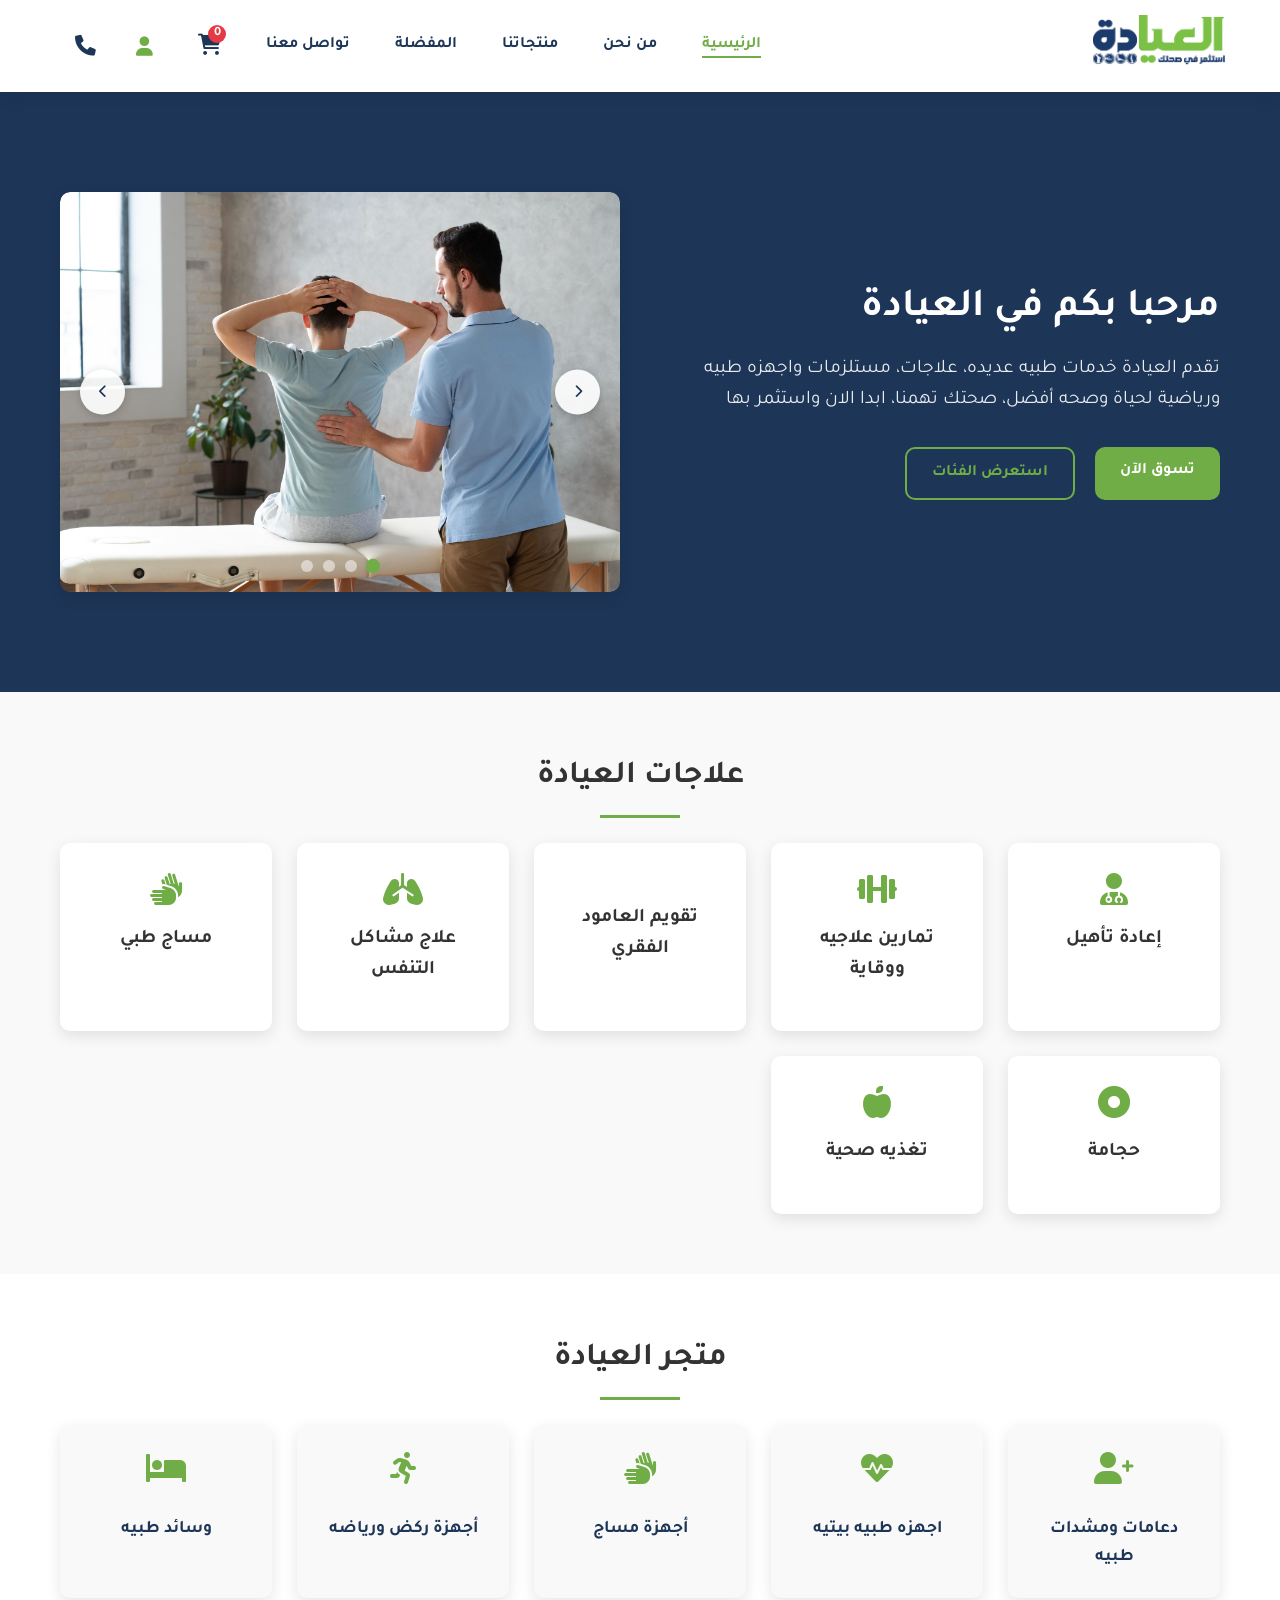
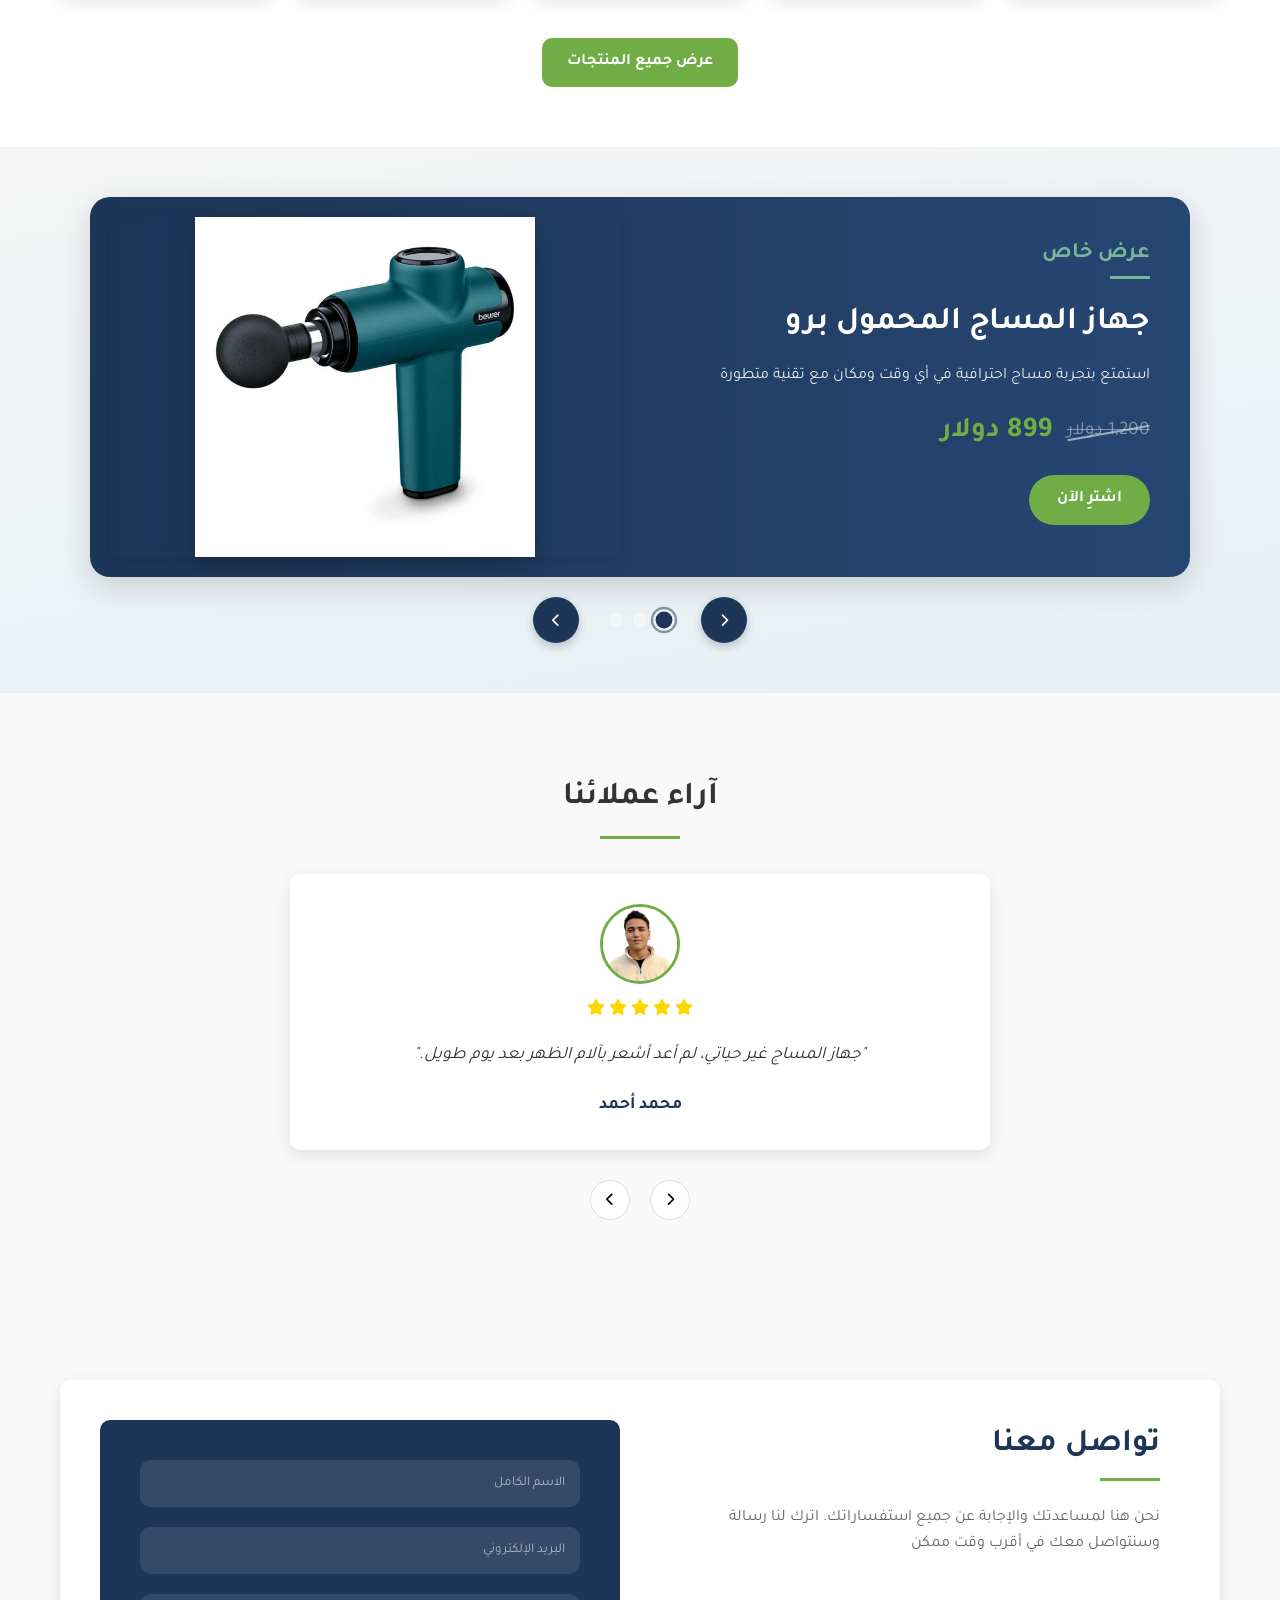
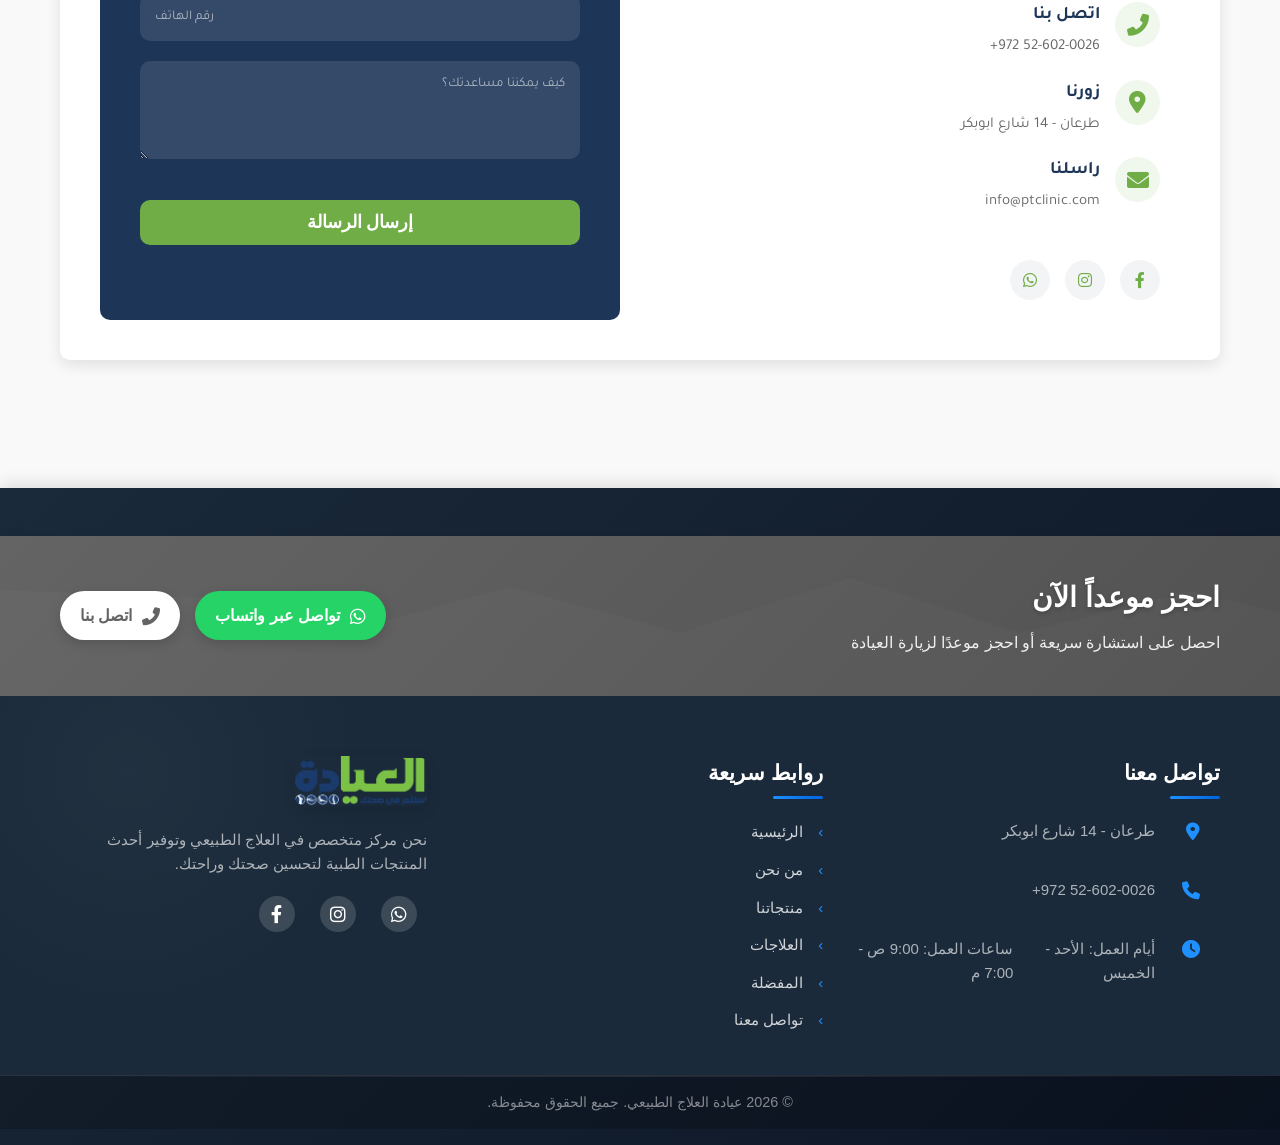
==== index.html @ 0f1c7fa4 "first commit" ====
<!DOCTYPE html>
<html lang="ar" dir="rtl">
<head>
    <meta charset="UTF-8">
    <meta name="viewport" content="width=device-width, initial-scale=1.0">
    <title>عيادة العلاج الطبيعي - الرئيسية</title>
    <link rel="stylesheet" href="css/index.css">
    <link rel="stylesheet" href="css/footer.css">
    <link rel="stylesheet" href="https://cdnjs.cloudflare.com/ajax/libs/font-awesome/6.0.0/css/all.min.css">
    <link rel="preconnect" href="https://fonts.googleapis.com">
    <link rel="preconnect" href="https://fonts.gstatic.com" crossorigin>
    <link href="https://fonts.googleapis.com/css2?family=Tajawal:wght@400;500;700&display=swap" rel="stylesheet">
</head>
<body>
    <header id="main-header">
        <div class="nav-container">
            <div class="logo">
                <a href="index.html">
                    <img src="assets/images/logo.png" alt="عيادة العلاج الطبيعي" class="logo-image">
                </a>
            </div>
            <nav>
                <ul>
                    <li><a href="index.html" class="active">الرئيسية</a></li>
                    <li><a href="about.html">من نحن</a></li>
                    <li><a href="products.html">منتجاتنا</a></li>
                    <li><a href="favorite.html">المفضلة</a></li>
                    <li><a href="contact.html">تواصل معنا</a></li>
                    <!-- Add Cart and Contact Icons to Desktop Nav -->
                    <li class="cart-icon desktop-cart">
                        <a href="cart.html">
                            <i class="fas fa-shopping-cart"></i>
                            <span class="cart-count">0</span>
                        </a>
                    </li>
                    <li class="auth-icon desktop-auth">
                        <a href="profile.html">
                            <i class="fas fa-user"></i>
                        </a>
                    </li>
                    <li class="contact-icon desktop-contact">
                        <i class="fas fa-phone"></i>
                        <div class="contact-options">
                            <a href="tel:+97252-602-0026" class="call-option">اتصل الآن</a>
                            <a href="https://api.whatsapp.com/send/?phone=972526020026&text&type=phone_number&app_absent=0&wame_ctl=1" class="whatsapp-option" target="_blank">واتساب</a>
                        </div>
                    </li>
                </ul>
            </nav>
            <div class="mobile-controls">
                <!-- Cart Icon -->
                <div class="cart-icon">
                    <a href="cart.html">
                        <i class="fas fa-shopping-cart"></i>
                        <span class="cart-count">0</span>
                    </a>
                </div>
                <!-- Auth Icon -->
                <div class="auth-icon">
                    <a href="profile.html">
                        <i class="fas fa-user"></i>
                    </a>
                </div>
                <!-- Contact Icon with Dropdown -->
                <div class="contact-icon">
                    <i class="fas fa-phone"></i>
                    <div class="contact-options">
                        <a href="tel:+97252-602-0026" class="call-option">اتصل الآن</a>
                        <a href="https://api.whatsapp.com/send/?phone=972526020026&text&type=phone_number&app_absent=0&wame_ctl=1" class="whatsapp-option" target="_blank">واتساب</a>
                    </div>
                </div>
                <!-- Menu Toggle -->
                <button class="menu-toggle" aria-label="Toggle Mobile Menu">
                    <i class="fas fa-bars"></i>
                </button>
            </div>
        </div>
        <ul class="mobile-menu">
            <li><a href="index.html" class="active">الرئيسية</a></li>
            <li><a href="about.html">من نحن</a></li>
            <li><a href="products.html">منتجاتنا</a></li>
            <li><a href="favorite.html">المفضلة</a></li>
            <li><a href="contact.html">تواصل معنا</a></li>
            <li><a href="profile.html">الملف الشخصي</a></li>
        </ul>
    </header>

    <!-- Main Content -->
    <main>
        <!-- Hero Section -->
        <section class="hero-section">
            <div class="container">
                <div class="hero-content">
                    <h1>مرحبا بكم في العيادة</h1>
                    <p>تقدم العيادة خدمات طبيه عديده، علاجات، مستلزمات واجهزه طبيه ورياضية لحياة وصحه أفضل، صحتك تهمنا، ابدا الان واستثمر بها</p>
                    <div class="hero-cta">
                        <a href="products.html" class="btn primary-btn pulse-animation">تسوق الآن</a>
                        <a href="#categories" class="btn secondary-btn">استعرض الفئات</a>
                    </div>
                </div>
                <div class="hero-image">
                    <div class="hero-slider">
                        <div class="hero-slide active">
                            <img src="assets/images/2149047562.jpg" alt="أجهزة رياضية">
                        </div>
                        <div class="hero-slide">
                            <img src="assets/images/2149866138.jpg" alt="معدات طبية">
                        </div>
                        
                        <div class="hero-slider-nav">
                            <button class="hero-prev"><i class="fas fa-chevron-right"></i></button>
                            <button class="hero-next"><i class="fas fa-chevron-left"></i></button>
                        </div>
                        <div class="hero-slider-dots">
                            <span class="hero-dot active" data-slide="0"></span>
                            <span class="hero-dot" data-slide="1"></span>
                            <span class="hero-dot" data-slide="2"></span>
                            <span class="hero-dot" data-slide="3"></span>
                        </div>
                    </div>
                </div>
            </div>
        </section>

        <!-- Features Section -->
        <section class="features-section">
            <div class="container">
                <h2>علاجات العيادة</h2>
                <div class="features-grid">
                    <div class="feature-card">
                        <i class="fas fa-user-md fa-2x"></i>
                        <h3>إعادة تأهيل</h3>
                    </div>
                    <div class="feature-card">
                        <i class="fas fa-dumbbell fa-2x"></i>
                        <h3>تمارين علاجيه ووقاية</h3>
                    </div>
                    <div class="feature-card">
                        <i class="fas fa-spine fa-2x"></i>
                        <h3>تقويم العامود الفقري</h3>
                    </div>
                    <div class="feature-card">
                        <i class="fas fa-lungs fa-2x"></i>
                        <h3>علاج مشاكل التنفس</h3>
                    </div>
                    <div class="feature-card">
                        <i class="fas fa-hands fa-2x"></i>
                        <h3>مساج طبي</h3>
                    </div>
                    <div class="feature-card">
                        <i class="fas fa-circle-dot fa-2x"></i>
                        <h3>حجامة</h3>
                    </div>
                    <div class="feature-card">
                        <i class="fas fa-apple-alt fa-2x"></i>
                        <h3>تغذيه صحية</h3>
                    </div>
                </div>
            </div>
        </section>

        <!-- Categories Section -->
        <section class="categories-section" id="categories">
            <div class="container">
                <h2>متجر العيادة</h2>
                <div class="categories-container">
                    <a href="products.html?category=supports" class="category-card" data-category="supports">
                        <div class="category-icon">
                            <i class="fas fa-user-plus"></i>
                        </div>
                        <h3>دعامات ومشدات طبيه</h3>
                    </a>
                    <a href="products.html?category=medical-devices" class="category-card" data-category="medical-devices">
                        <div class="category-icon">
                            <i class="fas fa-heartbeat"></i>
                        </div>
                        <h3>اجهزه طبيه بيتيه</h3>
                    </a>
                    <a href="products.html?category=massage" class="category-card" data-category="massage">
                        <div class="category-icon">
                            <i class="fas fa-hands"></i>
                        </div>
                        <h3>أجهزة مساج</h3>
                    </a>
                    <a href="products.html?category=treadmills" class="category-card" data-category="treadmills">
                        <div class="category-icon">
                            <i class="fas fa-running"></i>
                        </div>
                        <h3>أجهزة ركض ورياضه</h3>
                    </a>
                    <a href="products.html?category=pillows" class="category-card" data-category="pillows">
                        <div class="category-icon">
                            <i class="fas fa-bed"></i>
                        </div>
                        <h3>وسائد طبيه</h3>
                    </a>
                </div>
                <div class="view-more">
                    <a href="products.html" class="btn primary-btn">عرض جميع المنتجات</a>
                </div>
            </div>
        </section>

        <!-- Featured Product Section -->
        <section class="banner-carousel">
            <div class="container">
                <div class="banner-container">
                    <!-- Banner/Ad 1 -->
                    <div class="banner-slide active" data-slide-id="1">
                        <div class="featured-content">
                            <h2>عرض خاص</h2>
                            <h3>جهاز المساج المحمول برو</h3>
                            <p>استمتع بتجربة مساج احترافية في أي وقت ومكان مع تقنية متطورة</p>
                            <div class="featured-price">
                                <span class="old-price">1,200 دولار</span>
                                <span class="new-price">899 دولار</span>
                            </div>
                            <a href="#" class="btn primary-btn">اشترِ الآن</a>
                        </div>
                        <div class="featured-image">
                            <img src="assets/images/5.jpg" alt="جهاز المساج المحمول برو">
                        </div>
                    </div>
                    
                    <!-- Banner/Ad 2 -->
                    <div class="banner-slide" data-slide-id="2">
                        <div class="featured-content">
                            <h2>خصم 25%</h2>
                            <h3>مشد الظهر لدعم العمود الفقري</h3>
                            <p>مشد للعمود الفقري السفلي، يساعد في تثبيت الفقرات وتخفيف الضغط خلال اليوم</p>
                            <div class="featured-price">
                                <span class="old-price">650 دولار</span>
                                <span class="new-price">487 دولار</span>
                            </div>
                            <a href="#" class="btn primary-btn">اطلب الآن</a>
                        </div>
                        <div class="featured-image">
                            <img src="assets/images/101/Lumbamed/1.png" alt="مشد الظهر لدعم العمود الفقري">
                        </div>
                    </div>
                    
                    <!-- Banner/Ad 3 -->
                    <div class="banner-slide" data-slide-id="3">
                        <div class="featured-content">
                            <h2>العرض الأسبوعي</h2>
                            <h3>علاج المساج العميق</h3>
                            <p>جلسة علاج مساج عميق لتخفيف آلام الظهر والعضلات بأيدي مختصين</p>
                            <div class="featured-price">
                                <span class="old-price">300 دولار</span>
                                <span class="new-price">199 دولار</span>
                            </div>
                            <a href="treatments.html" class="btn primary-btn">احجز الآن</a>
                        </div>
                        <div class="featured-image">
                            <img src="assets/images/5.jpg" alt="علاج المساج العميق">
                        </div>
                    </div>
                </div>
                
                <!-- Banner Navigation -->
                <div class="banner-navigation">
                    <button class="banner-prev" aria-label="السابق"><i class="fas fa-chevron-right"></i></button>
                    <div class="banner-dots">
                        <span class="banner-dot active" data-slide="1"></span>
                        <span class="banner-dot" data-slide="2"></span>
                        <span class="banner-dot" data-slide="3"></span>
                    </div>
                    <button class="banner-next" aria-label="التالي"><i class="fas fa-chevron-left"></i></button>
                </div>
            </div>
        </section>

        <!-- Testimonials Section -->
        <section class="testimonials">
            <div class="container">
                <h2>آراء عملائنا</h2>
                <div class="testimonials-slider">
                    <div class="testimonial-card">
                        <div class="testimonial-image">
                            <img src="assets/images/nobg me.png" alt="صورة العميل">
                        </div>
                        <div class="rating">
                            <i class="fas fa-star"></i>
                            <i class="fas fa-star"></i>
                            <i class="fas fa-star"></i>
                            <i class="fas fa-star"></i>
                            <i class="fas fa-star"></i>
                        </div>
                        <p class="testimonial-text">"جهاز المساج غير حياتي، لم أعد أشعر بآلام الظهر بعد يوم طويل."</p>
                        <p class="customer-name">محمد أحمد</p>
                    </div>
                    <div class="testimonial-card">
                        <div class="testimonial-image">
                            <img src="assets/images/nobg me.png" alt="صورة العميل">
                        </div>
                        <div class="rating">
                            <i class="fas fa-star"></i>
                            <i class="fas fa-star"></i>
                            <i class="fas fa-star"></i>
                            <i class="fas fa-star"></i>
                            <i class="fas fa-star-half-alt"></i>
                        </div>
                        <p class="testimonial-text">"الوسادة الطبية مريحة جدًا، تحسنت نومي بشكل ملحوظ."</p>
                        <p class="customer-name">ليلى عبدالله</p>
                    </div>
                </div>
                <div class="testimonial-controls">
                    <button class="prev-testimonial"><i class="fas fa-chevron-right"></i></button>
                    <button class="next-testimonial"><i class="fas fa-chevron-left"></i></button>
                </div>
            </div>
        </section>

        <!-- Newsletter Section -->
        <section class="contact-section">
            <div class="container">
                <div class="contact-content">
                    <div class="contact-info">
                        <h2>تواصل معنا</h2>
                        <p>نحن هنا لمساعدتك والإجابة عن جميع استفساراتك. اترك لنا رسالة وسنتواصل معك في أقرب وقت ممكن</p>
                        <div class="contact-methods">
                            <div class="contact-method">
                                <i class="fas fa-phone-alt"></i>
                                <div>
                                    <h3>اتصل بنا</h3>
                                    <p dir="ltr">+972 52-602-0026</p>
                                </div>
                            </div>
                            <div class="contact-method">
                                <i class="fas fa-map-marker-alt"></i>
                                <div>
                                    <h3>زورنا</h3>
                                    <p>طرعان - 14 شارع ابوبكر</p>
                                </div>
                            </div>
                            <div class="contact-method">
                                <i class="fas fa-envelope"></i>
                                <div>
                                    <h3>راسلنا</h3>
                                    <p>info@ptclinic.com</p>
                                </div>
                            </div>
                        </div>
                        <div class="contact-social">
                            <a href="https://www.facebook.com/share/1EneHRr84o/?mibextid=wwXIfr" target="_blank"><i class="fab fa-facebook-f"></i></a>
                            <a href="https://www.instagram.com/theclinic.sal?igsh=ZmxyMDZkYW40eHU0" target="_blank"><i class="fab fa-instagram"></i></a>
                            <a href="https://api.whatsapp.com/send/?phone=972526020026&text&type=phone_number&app_absent=0&wame_ctl=1" target="_blank"><i class="fab fa-whatsapp"></i></a>
                        </div>
                    </div>
                    <div class="contact-form-container">
                        <form id="quick-contact-form" class="contact-form">
                            <div class="form-group">
                                <input type="text" id="contact-name" name="name" placeholder="الاسم الكامل" required>
                            </div>
                            <div class="form-group">
                                <input type="email" id="contact-email" name="email" placeholder="البريد الإلكتروني" required>
                            </div>
                            <div class="form-group">
                                <input type="tel" id="contact-phone" name="phone" placeholder="رقم الهاتف" required>
                            </div>
                            <div class="form-group">
                                <textarea id="contact-message" name="message" placeholder="كيف يمكننا مساعدتك؟" rows="4" required></textarea>
                            </div>
                            <button type="submit" class="btn primary-btn">إرسال الرسالة</button>
                        </form>
                    </div>
                </div>
            </div>
        </section>
    </main>

    <!-- Footer -->
    <footer></footer>

    <script src="js/main.js"></script>
    <script src="js/index.js"></script>
    <script src="js/footer.js"></script>
</body>
</html>
<!-- <!DOCTYPE html> -->
---- css/index.css ----
/* Root Variables */
:root {
  --primary-color: #1d3557;
  --primary-rgb: 29, 53, 87;
  --secondary-color: #70ad47;
  --accent-color: #e63946;
  --light-bg: #f9f9f9;
  --dark-bg: #1d3557;
  --text-color: #333;
  --text-light: #fff;
  --border-radius: 10px;
  --transition: all 0.3s ease;
  --box-shadow: 0 5px 15px rgba(0, 0, 0, 0.1);
}

/* Add RTL support for Arabic */
[dir="rtl"] .nav-container,
html[lang="ar"] .nav-container {
  padding: 15px 20px;
  margin: 0 auto;
}

/* Ensure navigation links have proper spacing in RTL */
[dir="rtl"] nav ul li,
html[lang="ar"] nav ul li {
  margin-left: 20px;
  margin-right: 0;
}

/* Global Styles */
* {
  margin: 0;
  padding: 0;
  box-sizing: border-box;
}

html {
  scroll-behavior: smooth;
}

body {
  font-family: "Tajawal", "Arial", sans-serif;
  color: var(--text-color);
  line-height: 1.6;
  background-color: var(--light-bg);
}

a {
  text-decoration: none;
  color: inherit;
  transition: var(--transition);
}

ul {
  list-style: none;
}

.container {
  width: 100%;
  max-width: 1200px;
  margin: 0 auto;
  padding: 0 20px;
}

/* Button Styles */
.btn {
  display: inline-block;
  padding: 12px 25px;
  border: none;
  border-radius: var(--border-radius);
  font-weight: 600;
  cursor: pointer;
  transition: var(--transition);
  text-align: center;
}

.primary-btn {
  background-color: var(--secondary-color);
  color: var(--text-light);
}

.primary-btn:hover {
  background-color: var(--primary-color);
  transform: translateY(-3px);
}

.secondary-btn {
  background-color: transparent;
  border: 2px solid var(--secondary-color);
  color: var(--secondary-color);
}

.secondary-btn:hover {
  background-color: var(--secondary-color);
  color: var(--text-light);
}

.pulse-animation {
  animation: pulse 2s infinite;
}

@keyframes pulse {
  0% {
    transform: scale(1);
    box-shadow: 0 0 0 0 rgba(112, 173, 71, 0.7);
  }
  70% {
    transform: scale(1.05);
    box-shadow: 0 0 0 10px rgba(112, 173, 71, 0);
  }
  100% {
    transform: scale(1);
    box-shadow: 0 0 0 0 rgba(112, 173, 71, 0);
  }
}

/* Header Styles */
#main-header {
  background-color: var(--text-light);
  box-shadow: var(--box-shadow);
  position: relative;
  z-index: 100;
  transition: var(--transition);
}

#main-header.sticky {
  position: fixed;
  top: 0;
  left: 0;
  right: 0;
  padding: 10px 0;
  box-shadow: 0 2px 10px rgba(0, 0, 0, 0.1);
  animation: slideDown 0.5s;
}

@keyframes slideDown {
  from {
    transform: translateY(-100%);
  }
  to {
    transform: translateY(0);
  }
}

.nav-container {
  display: flex;
  justify-content: space-between;
  align-items: center;
  padding: 15px 20px;
  width: 100%;
  max-width: 1200px;
  margin: 0 auto;
}

#main-header .container,
#main-header .nav-container {
  max-width: 1200px;
  width: 95%;
  margin: 0 auto;
  padding-left: 15px;
  padding-right: 15px;
}

.mobile-menu {
  display: none;
  position: absolute;
  top: 100%;
  left: 0;
  right: 0;
  background-color: var(--text-light);
  box-shadow: 0 5px 10px rgba(0, 0, 0, 0.1);
  padding: 15px 20px;
  flex-direction: column;
  gap: 15px;
  transform: translateY(-10px);
  opacity: 0;
  transition: var(--transition);
  z-index: 99;
}

.logo {
  display: flex;
  align-items: center;
}

.logo-image {
  height: 50px;
  width: auto;
}

nav ul {
  display: flex;
  gap: 25px;
}

nav ul li a {
  font-weight: 600;
  padding: 5px 0;
  position: relative;
  color: var(--primary-color);
}

nav ul li a:hover,
nav ul li a.active {
  color: var(--secondary-color);
}

nav ul li a.active::after,
nav ul li a:hover::after {
  content: "";
  position: absolute;
  bottom: 0;
  left: 0;
  width: 100%;
  height: 2px;
  background-color: var(--secondary-color);
}

.menu-toggle {
  display: none;
  background: none;
  border: none;
  font-size: 1.5rem;
  cursor: pointer;
  color: var(--primary-color);
}

.mobile-menu.show {
  display: flex;
  transform: translateY(0);
  opacity: 1;
}

.mobile-menu li a {
  display: block;
  padding: 10px 15px;
  font-weight: 600;
}

.mobile-menu li a:hover,
.mobile-menu li a.active {
  background-color: var(--light-bg);
  color: var(--secondary-color);
  border-radius: var(--border-radius);
}

/* Mobile Controls Container */
.mobile-controls {
  display: none;
  align-items: center;
  gap: 15px; /* Adjusted gap for balanced spacing */
  padding-right: 10px; /* Added padding to prevent sticking to the edge */
}

/* Ensure uniformity across all icons in mobile-controls */
.mobile-controls .cart-icon,
.mobile-controls .contact-icon,
.mobile-controls .menu-toggle {
  display: flex;
  align-items: center;
  justify-content: center;
  width: 40px; /* Fixed width for uniformity */
  height: 40px; /* Fixed height for uniformity */
  border-radius: 50%;
  transition: var(--transition);
}

/* Contact Icon Styles (General) */
.contact-icon {
  position: relative;
  font-size: 1.4rem; /* Slightly smaller for balance */
  color: var(--primary-color);
  cursor: pointer;
}

/* Improve Contact Icon Appearance on Mobile */
.mobile-controls .contact-icon {
  background-color: rgba(29, 53, 87, 0.1); /* Subtle background for consistency */
}

.mobile-controls .contact-icon:hover {
  background-color: var(--secondary-color);
  color: var(--text-light);
}

.contact-icon i {
  line-height: 40px; /* Center the icon vertically */
}

/* Contact Options Dropdown */
.contact-options {
  display: none;
  position: absolute;
  top: 100%;
  right: 0;
  background-color: var(--text-light);
  box-shadow: var(--box-shadow);
  border-radius: var(--border-radius);
  padding: 10px;
  min-width: 120px;
  z-index: 100;
  opacity: 0;
  transform: translateY(-10px);
  transition: opacity 0.3s ease, transform 0.3s ease;
}

.contact-options.show {
  display: block;
  opacity: 1;
  transform: translateY(0);
}

.contact-options a {
  display: block;
  padding: 8px 12px;
  color: var(--primary-color);
  font-weight: 500;
  transition: var(--transition);
  text-align: right;
}

.contact-options a:hover {
  background-color: var(--light-bg);
  color: var(--secondary-color);
}

/* Cart Icon Styles (General) */
.cart-icon {
  position: relative;
}

/* Uniform styling for cart icon in mobile view */
.mobile-controls .cart-icon {
  background-color: rgba(29, 53, 87, 0.1); /* Match contact icon background */
}

.mobile-controls .cart-icon:hover {
  background-color: var(--secondary-color);
  color: var(--text-light);
}

.cart-icon a {
  display: flex;
  align-items: center;
  justify-content: center;
  width: 100%;
  height: 100%;
  font-size: 1.4rem; /* Match contact icon size */
}

.cart-count {
  position: absolute;
  top: -5px;
  right: -5px;
  background-color: var(--accent-color);
  color: var(--text-light);
  border-radius: 50%;
  width: 18px;
  height: 18px;
  display: flex;
  align-items: center;
  justify-content: center;
  font-size: 0.8rem;
  font-weight: 600;
  transition: var(--transition);
}

/* Menu Toggle Icon in Mobile View */
.mobile-controls .menu-toggle {
  background-color: rgba(29, 53, 87, 0.1); /* Match other icons */
}

.mobile-controls .menu-toggle:hover {
  background-color: var(--secondary-color);
  color: var(--text-light);
}

.menu-toggle i {
  line-height: 40px; /* Center the icon vertically */
}

/* Desktop Cart and Contact Icons */
.desktop-cart,
.desktop-contact {
  display: flex;
  align-items: center;
}

.desktop-cart a,
.desktop-contact i {
  font-size: 1.3rem;
  color: var(--primary-color);
}

.desktop-contact .contact-options {
  top: 100%;
  right: 0;
}

/* Hero Section - FIXED */
.hero-section {
  background-color: var(--primary-color);
  color: var(--text-light);
  padding: 100px 0 60px;
  min-height: 600px;
}

.hero-section .container {
  display: grid;
  grid-template-columns: 1fr 1fr;
  gap: 40px;
  align-items: center;
  height: 100%;
}

.hero-content {
  z-index: 2;
}

.hero-content h1 {
  font-size: 2.5rem;
  margin-bottom: 20px;
  line-height: 1.3;
}

.hero-content p {
  font-size: 1.2rem;
  margin-bottom: 30px;
  opacity: 0.9;
}

.hero-cta {
  display: flex;
  gap: 20px;
}

/* Hero Image Container - FIXED */
.hero-image {
  position: relative;
  width: 100%;
  height: 400px; /* Fixed height instead of padding-top */
  display: flex;
  align-items: center;
  justify-content: center;
}

/* Hero Slider - FIXED */
.hero-slider {
  position: relative;
  width: 100%;
  height: 100%;
  overflow: hidden;
  border-radius: var(--border-radius);
  box-shadow: var(--box-shadow);
  background-color: rgba(255, 255, 255, 0.1);
}

.hero-slide {
  position: absolute;
  top: 0;
  left: 0;
  width: 100%;
  height: 100%;
  opacity: 0;
  transition: opacity 0.5s ease-in-out;
  display: flex;
  align-items: center;
  justify-content: center;
}

.hero-slide.active {
  opacity: 1;
  z-index: 1;
}

.hero-slide img {
  width: 100%;
  height: 100%;
  object-fit: cover;
  border-radius: var(--border-radius);
  display: block;
}

.hero-slider-nav {
  position: absolute;
  top: 50%;
  transform: translateY(-50%);
  width: 100%;
  display: flex;
  justify-content: space-between;
  padding: 0 20px;
  z-index: 10;
  pointer-events: none;
}

.hero-prev,
.hero-next {
  background-color: rgba(255, 255, 255, 0.9);
  color: var(--primary-color);
  border: none;
  border-radius: 50%;
  width: 45px;
  height: 45px;
  display: flex;
  align-items: center;
  justify-content: center;
  cursor: pointer;
  transition: var(--transition);
  box-shadow: 0 2px 10px rgba(0, 0, 0, 0.2);
  pointer-events: auto;
}

.hero-prev:hover,
.hero-next:hover {
  background-color: var(--secondary-color);
  color: white;
  transform: scale(1.1);
}

.hero-slider-dots {
  position: absolute;
  bottom: 20px;
  left: 50%;
  transform: translateX(-50%);
  display: flex;
  gap: 10px;
  z-index: 10;
}

.hero-dot {
  width: 12px;
  height: 12px;
  border-radius: 50%;
  background-color: rgba(255, 255, 255, 0.5);
  cursor: pointer;
  transition: var(--transition);
}

.hero-dot.active {
  background-color: var(--secondary-color);
  transform: scale(1.2);
}

.hero-dot:hover {
  background-color: rgba(255, 255, 255, 0.8);
}

/* Mobile responsive for hero slider */
@media (max-width: 768px) {
  .hero-section .container {
    grid-template-columns: 1fr;
    text-align: center;
  }

  .hero-image {
    order: -1;
    height: 300px;
  }

  .hero-slider-nav {
    padding: 0 10px;
  }

  .hero-prev,
  .hero-next {
    width: 35px;
    height: 35px;
  }

  .hero-slider-dots {
    bottom: 15px;
  }

  .hero-dot {
    width: 10px;
    height: 10px;
  }
}

/* Features Section */
.features-section {
  padding: 60px 0;
  background-color: var(--light-bg);
}

.features-section h2 {
  text-align: center;
  margin-bottom: 40px;
  font-size: 2rem;
  position: relative;
}

.features-section h2::after {
  content: "";
  position: absolute;
  bottom: -15px;
  left: 50%;
  transform: translateX(-50%);
  width: 80px;
  height: 3px;
  background-color: var(--secondary-color);
}

.features-grid {
  display: grid;
  grid-template-columns: repeat(auto-fit, minmax(200px, 1fr));
  gap: 25px;
  max-width: 1400px;
  margin: 0 auto;
}

.feature-card {
  background-color: var(--text-light);
  border-radius: var(--border-radius);
  box-shadow: var(--box-shadow);
  padding: 30px;
  text-align: center;
  transition: var(--transition);
}

.feature-card:hover {
  transform: translateY(-10px);
  box-shadow: 0 15px 30px rgba(0, 0, 0, 0.15);
}

.feature-card i {
  color: var(--secondary-color);
  margin-bottom: 20px;
}

.feature-card h3 {
  font-size: 1.2rem;
  margin-bottom: 15px;
}

.feature-card p {
  font-size: 1rem;
  color: #666;
}

/* Categories Section */
.categories-section {
  padding: 60px 0;
  background-color: var(--text-light);
}

.categories-section h2 {
  text-align: center;
  margin-bottom: 40px;
  font-size: 2rem;
  position: relative;
}

.categories-section h2::after {
  content: "";
  position: absolute;
  bottom: -15px;
  left: 50%;
  transform: translateX(-50%);
  width: 80px;
  height: 3px;
  background-color: var(--secondary-color);
}

.categories-container {
  display: grid;
  grid-template-columns: repeat(auto-fit, minmax(160px, 1fr));
  gap: 25px;
  justify-content: center;
  max-width: 1400px;
  margin: 0 auto;
}

.category-card {
  background-color: var(--light-bg);
  border-radius: var(--border-radius);
  box-shadow: var(--box-shadow);
  padding: 25px;
  text-align: center;
  cursor: pointer;
  transition: var(--transition);
  text-decoration: none;
  color: inherit;
  display: block;
}

.category-card:hover {
  transform: translateY(-10px);
  box-shadow: 0 15px 30px rgba(0, 0, 0, 0.15);
  text-decoration: none;
  color: inherit;
}

.category-icon {
  font-size: 2rem;
  color: var(--secondary-color);
  margin-bottom: 15px;
}

.category-card h3 {
  font-size: 1.1rem;
  color: var(--primary-color);
}

.view-more {
  text-align: center;
  margin-top: 40px;
}

/* Featured Product Section */
.featured-product {
  padding: 80px 0;
  background-color: var(--primary-color);
  color: var(--text-light);
}

.featured-product .container {
  display: grid;
  grid-template-columns: 1fr 1fr;
  gap: 40px;
  align-items: center;
}

.featured-content h2 {
  font-size: 1.5rem;
  color: var(--secondary-color);
  margin-bottom: 10px;
}

.featured-content h3 {
  font-size: 2.2rem;
  margin-bottom: 20px;
}

.featured-content p {
  font-size: 1.1rem;
  margin-bottom: 25px;
  opacity: 0.9;
}

.featured-price {
  display: flex;
  align-items: center;
  gap: 15px;
  margin-bottom: 25px;
}

.featured-price .old-price {
  font-size: 1.2rem;
  text-decoration: line-through;
  opacity: 0.7;
}

.featured-price .new-price {
  font-size: 1.8rem;
  font-weight: 700;
  color: var(--secondary-color);
}

.featured-image img {
  width: 100%;
  height: auto;
  border-radius: var(--border-radius);
  box-shadow: var(--box-shadow);
}

/* Testimonials Section */
.testimonials {
  padding: 80px 0;
  background-color: var(--light-bg);
}

.testimonials h2 {
  text-align: center;
  margin-bottom: 50px;
  font-size: 2rem;
  position: relative;
}

.testimonials h2::after {
  content: "";
  position: absolute;
  bottom: -15px;
  left: 50%;
  transform: translateX(-50%);
  width: 80px;
  height: 3px;
  background-color: var(--secondary-color);
}

.testimonials-slider {
  max-width: 700px;
  margin: 0 auto;
  position: relative;
}

.testimonial-card {
  background-color: var(--text-light);
  border-radius: var(--border-radius);
  box-shadow: var(--box-shadow);
  padding: 30px;
  text-align: center;
}

.testimonial-image {
  width: 80px;
  height: 80px;
  border-radius: 50%;
  overflow: hidden;
  margin: 0 auto 15px;
  border: 3px solid var(--secondary-color);
}

.testimonial-image img {
  width: 100%;
  height: 100%;
  object-fit: cover;
}

.rating {
  color: #ffd700;
  margin-bottom: 15px;
}

.testimonial-text {
  font-size: 1.1rem;
  font-style: italic;
  margin-bottom: 20px;
  line-height: 1.8;
}

.customer-name {
  font-weight: 700;
  font-size: 1.1rem;
  color: var(--primary-color);
}

.testimonial-controls {
  display: flex;
  justify-content: center;
  gap: 20px;
  margin-top: 30px;
}

.testimonial-controls button {
  width: 40px;
  height: 40px;
  border-radius: 50%;
  background-color: var(--text-light);
  border: 1px solid #ddd;
  display: flex;
  align-items: center;
  justify-content: center;
  cursor: pointer;
  transition: var(--transition);
}

.testimonial-controls button:hover {
  background-color: var(--secondary-color);
  color: var(--text-light);
  border-color: var(--secondary-color);
}

/* Newsletter Section */
.newsletter {
  padding: 60px 0;
  background-color: var(--light-bg);
}

.newsletter-content {
  background-color: var(--text-light);
  border-radius: var(--border-radius);
  box-shadow: var(--box-shadow);
  padding: 40px;
  text-align: center;
  max-width: 800px;
  margin: 0 auto;
}

.newsletter h2 {
  margin-bottom: 15px;
  font-size: 1.8rem;
  color: var(--primary-color);
}

.newsletter p {
  margin-bottom: 25px;
  font-size: 1.1rem;
}

.newsletter-form {
  display: flex;
  max-width: 500px;
  margin: 0 auto;
}

.newsletter-form input {
  flex: 1;
  padding: 12px 15px;
  border: 1px solid #ddd;
  border-radius: var(--border-radius) 0 0 var(--border-radius);
  font-size: 1rem;
  font-family: inherit;
}

.newsletter-form button {
  border-radius: 0 var(--border-radius) var(--border-radius) 0;
}

/* Footer Styles */
footer {
  background-color: #1e3a5f;
  color: #ffffff;
  padding: 3rem 0 1rem;
  margin-top: 3rem;
}

.footer-grid {
  display: grid;
  grid-template-columns: repeat(auto-fit, minmax(250px, 1fr));
  gap: 40px;
  margin-bottom: 40px;
  justify-content: center;
  padding: 0 20px;
  width: 100%;
  max-width: 1200px;
  margin-left: auto;
  margin-right: auto;
}

.footer-container {
  display: grid;
  grid-template-columns: repeat(auto-fit, minmax(250px, 1fr));
  gap: 40px;
  margin-bottom: 40px;
  justify-content: center;
  padding: 0 20px;
  width: 100%;
  max-width: 1200px;
  margin-left: auto;
  margin-right: auto;
}

.footer-about {
  margin-bottom: 20px;
}

.footer-logo {
  height: 50px;
  width: auto;
  margin-bottom: 15px;
}

.footer-links h3,
.footer-contact h3,
.footer-newsletter h3,
.footer-section h3 {
  font-size: 1.4rem;
  margin-bottom: 20px;
  position: relative;
  padding-bottom: 10px;
}

.footer-links h3::after,
.footer-contact h3::after,
.footer-newsletter h3::after,
.footer-section h3::after {
  content: "";
  position: absolute;
  bottom: 0;
  right: 0;
  width: 50px;
  height: 2px;
  background-color: var(--secondary-color);
}

.footer-section p,
.footer-about p,
.footer-newsletter p {
  margin-bottom: 20px;
  opacity: 0.8;
}

.footer-section ul li,
.footer-links ul li {
  margin-bottom: 12px;
}

.footer-section ul li a:hover,
.footer-links ul li a:hover {
  color: var(--secondary-color);
  padding-right: 5px;
}

.contact-info {
  display: flex;
  flex-direction: column;
  gap: 15px;
}

.contact-item {
  display: flex;
  align-items: center;
  gap: 10px;
  margin-bottom: 15px;
}

.contact-item i {
  color: var(--secondary-color);
  font-size: 1.2rem;
  min-width: 20px;
}

.contact-info li {
  display: flex;
  align-items: center;
  gap: 10px;
}

.contact-info i {
  color: var(--secondary-color);
}

.social-icons {
  display: flex;
  gap: 15px;
  margin-top: 20px;
}

.social-icons a {
  display: inline-flex;
  align-items: center;
  justify-content: center;
  width: 36px;
  height: 36px;
  border-radius: 50%;
  background-color: rgba(255, 255, 255, 0.15);
  color: #ffffff;
  margin-right: 10px;
  text-decoration: none;
  transition: all 0.3s ease;
}

.social-icons a:hover {
  background-color: var(--primary-color);
  color: #ffffff;
  transform: translateY(-3px);
}

.payment-methods {
  display: flex;
  gap: 10px;
  margin-top: 15px;
}

.payment-methods span {
  font-size: 1.8rem;
}

.footer-newsletter .newsletter-form {
  display: flex;
  max-width: 100%;
  margin-top: 15px;
}

.footer-newsletter .newsletter-form input {
  background-color: rgba(255, 255, 255, 0.1);
  border: 1px solid rgba(255, 255, 255, 0.2);
  color: #ffffff;
  padding: 12px 15px;
  border-radius: 4px;
  margin-bottom: 10px;
  width: 100%;
}

.footer-newsletter .newsletter-form input::placeholder {
  color: rgba(255, 255, 255, 0.7);
}

.footer-newsletter .newsletter-form button {
  background-color: var(--primary-color);
  color: #ffffff;
  border: none;
  padding: 12px 20px;
  border-radius: 4px;
  cursor: pointer;
  width: 100%;
  transition: background-color 0.3s ease;
}

.footer-newsletter .newsletter-form button:hover {
  background-color: var(--primary-color-dark);
}

.footer-bottom {
  text-align: center;
  padding: 20px 0;
  border-top: 1px solid rgba(255, 255, 255, 0.1);
}

.footer-bottom p {
  font-size: 0.9rem;
  opacity: 0.7;
  margin: 0;
}

.copyright {
  text-align: center;
  padding: 20px 0;
  border-top: 1px solid rgba(255, 255, 255, 0.1);
  font-size: 0.9rem;
  opacity: 0.7;
}

/* RTL Newsletter Form - For Arabic */
[dir="rtl"] .newsletter-form input,
html[lang="ar"] .newsletter-form input {
  border-radius: 0 var(--border-radius) var(--border-radius) 0;
}

[dir="rtl"] .newsletter-form button,
html[lang="ar"] .newsletter-form button {
  border-radius: var(--border-radius) 0 0 var(--border-radius);
}

/* RTL Footer Newsletter Form - For Arabic */
[dir="rtl"] .footer-newsletter .newsletter-form input,
html[lang="ar"] .footer-newsletter .newsletter-form input {
  border-radius: 0 var(--border-radius) var(--border-radius) 0;
}

[dir="rtl"] .footer-newsletter .newsletter-form button,
html[lang="ar"] .footer-newsletter .newsletter-form button {
  border-radius: var(--border-radius) 0 0 var(--border-radius);
}

/* Mobile RTL newsletter forms */
@media (max-width: 768px) {
  [dir="rtl"] .newsletter-form input,
  [dir="rtl"] .newsletter-form button,
  html[lang="ar"] .newsletter-form input,
  html[lang="ar"] .newsletter-form button {
    width: 100%;
    border-radius: var(--border-radius);
  }
}

/* Media Queries */
@media (max-width: 992px) {
  .hero-section .container {
    grid-template-columns: 1fr;
    text-align: center;
  }

  .hero-cta {
    justify-content: center;
  }

  .hero-image {
    order: -1;
    height: 350px;
  }

  .featured-product .container {
    grid-template-columns: 1fr;
    text-align: center;
  }

  .featured-content {
    order: 2;
  }

  .featured-image {
    order: 1;
  }

  .featured-price {
    justify-content: center;
  }
}

@media (max-width: 768px) {
  .nav-container {
    justify-content: space-between;
  }

  nav ul {
    display: none;
  }

  .desktop-cart,
  .desktop-contact {
    display: none; /* Hide desktop cart and contact on mobile */
  }

  .menu-toggle {
    display: block;
  }

  .mobile-controls {
    display: flex;
  }

  .hero-content h1 {
    font-size: 2rem;
  }

  .hero-content p {
    font-size: 1.1rem;
  }

  .features-grid {
    grid-template-columns: repeat(2, 1fr);
    gap: 20px;
  }

  .categories-container {
    grid-template-columns: repeat(2, 1fr);
    gap: 20px;
  }

  .newsletter-form {
    flex-direction: column;
    gap: 15px;
  }

  .newsletter-form input,
  .newsletter-form button {
    width: 100%;
    border-radius: var(--border-radius);
  }

  .testimonial-card {
    padding: 20px;
  }
}

@media (max-width: 576px) {
  .hero-section {
    padding: 80px 0 40px;
  }

  .hero-cta {
    flex-direction: column;
    gap: 15px;
  }

  .feature-card {
    padding: 20px;
  }

  .features-grid {
    grid-template-columns: 1fr;
  }

  .categories-container {
    grid-template-columns: 1fr;
  }

  .featured-content h3 {
    font-size: 1.8rem;
  }

  .featured-price .new-price {
    font-size: 1.5rem;
  }

  .testimonials {
    padding: 60px 0;
  }
}

@media (min-width: 769px) {
  .nav-container {
    display: flex;
    justify-content: space-between;
    align-items: center;
  }

  nav ul {
    display: flex;
    gap: 25px;
    align-items: center; /* Align items vertically */
  }

  .desktop-cart,
  .desktop-contact {
    display: flex;
  }
}

/* Cart Notification Styles */
.cart-notification {
  position: fixed;
  bottom: 20px;
  right: 20px;
  background-color: var(--primary-color);
  color: var(--text-light);
  padding: 15px 20px;
  border-radius: var(--border-radius);
  box-shadow: 0 4px 10px rgba(0, 0, 0, 0.2);
  display: flex;
  align-items: center;
  gap: 15px;
  z-index: 1000;
  animation: slideIn 0.5s ease forwards;
  max-width: 350px;
}

.cart-notification i {
  font-size: 1.5rem;
  color: var(--secondary-color);
}

.cart-notification p {
  flex: 1;
  margin: 0;
}

.view-cart {
  background-color: var(--secondary-color);
  color: white;
  padding: 5px 10px;
  border-radius: 5px;
  font-size: 0.9rem;
  white-space: nowrap;
}

.cart-notification.fade-out {
  animation: fadeOut 0.5s ease forwards;
}

@keyframes slideIn {
  from {
    transform: translateX(100%);
    opacity: 0;
  }
  to {
    transform: translateX(0);
    opacity: 1;
  }
}

@keyframes fadeOut {
  from {
    transform: translateX(0);
    opacity: 1;
  }
  to {
    transform: translateX(100%);
    opacity: 0;
  }
}

/* RTL support for notifications */
[dir="rtl"] .cart-notification {
  right: auto;
  left: 20px;
}

/* RTL keyframes */
@keyframes slideInRtl {
  from {
    transform: translateX(-100%);
    opacity: 0;
  }
  to {
    transform: translateX(0);
    opacity: 1;
  }
}

@keyframes fadeOutRtl {
  from {
    transform: translateX(0);
    opacity: 1;
  }
  to {
    transform: translateX(-100%);
    opacity: 0;
  }
}

[dir="rtl"] .cart-notification {
  animation-name: slideInRtl;
}

[dir="rtl"] .cart-notification.fade-out {
  animation-name: fadeOutRtl;
}

/* Auth Icon Styles */
.auth-icon {
  position: relative;
  cursor: pointer;
  margin-right: 15px;
}

.auth-icon a {
  color: var(--primary-color);
  font-size: 1.2rem;
  display: flex;
  align-items: center;
  justify-content: center;
}

.auth-icon:hover a,
.auth-icon a.active {
  color: var(--secondary-color);
}

.desktop-auth {
  display: none;
}

@media (min-width: 768px) {
  .desktop-auth {
    display: flex;
  }
}

/* Mobile auth icon styling to match other mobile controls */
.mobile-controls .auth-icon {
  margin-right: 15px;
  background-color: rgba(29, 53, 87, 0.1);
  display: flex;
  align-items: center;
  justify-content: center;
  width: 40px;
  height: 40px;
  border-radius: 50%;
  transition: var(--transition);
}

.mobile-controls .auth-icon:hover,
.mobile-controls .auth-icon.active {
  background-color: var(--secondary-color);
}

.mobile-controls .auth-icon:hover a,
.mobile-controls .auth-icon.active a {
  color: var(--text-light);
}

/* RTL support for auth icon */
[dir="rtl"] .auth-icon {
  margin-right: 0;
  margin-left: 15px;
}

[dir="rtl"] .mobile-controls .auth-icon {
  margin-right: 0;
  margin-left: 15px;
}

@media (min-width: 768px) {
  .mobile-controls .auth-icon {
    display: none;
  }
}

/* Banner Carousel - Enhanced Version */
.banner-carousel {
  padding: 50px 0;
  position: relative;
  overflow: hidden;
  background: linear-gradient(170deg, #f5f5f5 0%, #e6f0f5 100%);
}

.banner-container {
  position: relative;
  overflow: hidden;
  border-radius: 20px;
  box-shadow: 0 10px 30px rgba(0, 0, 0, 0.15);
  background: linear-gradient(90deg, #1d3557, #264672);
  margin: 0 auto;
  max-width: 1100px;
  transform: translateZ(0); /* Hardware acceleration */
  will-change: transform; /* Optimize for animations */
}

.banner-slide {
  display: none;
  padding: 0;
  position: relative;
  flex-direction: row;
  align-items: center;
  opacity: 0;
  transition: opacity 0.4s ease;
}

.banner-slide.active {
  display: flex;
  opacity: 1;
}

.featured-content {
  padding: 40px;
  width: 50%;
  color: white;
  z-index: 2;
}

.featured-content h2 {
  font-size: 22px;
  color: #75b798;
  margin-bottom: 10px;
  font-weight: 600;
  position: relative;
  display: inline-block;
}

.featured-content h2::after {
  content: "";
  position: absolute;
  width: 40px;
  height: 3px;
  background-color: #75b798;
  bottom: -6px;
  right: 0;
}

.featured-content h3 {
  font-size: 32px;
  margin: 15px 0;
  font-weight: 700;
}

.featured-content p {
  font-size: 16px;
  line-height: 1.6;
  margin-bottom: 20px;
  opacity: 0.9;
}

.featured-image {
  width: 50%;
  display: flex;
  justify-content: center;
  align-items: center;
  padding: 20px;
  position: relative;
}

.featured-image img {
  max-width: 100%;
  height: auto;
  max-height: 340px;
  object-fit: contain;
  border-radius: 10px;
  transition: transform 0.5s ease;
  filter: drop-shadow(0 10px 15px rgba(0, 0, 0, 0.2));
  transform: translateZ(0); /* Hardware acceleration */
}

.banner-slide:hover .featured-image img {
  transform: translateY(-10px) scale(1.03);
}

.banner-navigation {
  display: flex;
  justify-content: center;
  align-items: center;
  margin-top: 20px;
  gap: 15px;
}

.banner-prev,
.banner-next {
  background-color: #1d3557;
  color: white;
  border: none;
  border-radius: 50%;
  width: 46px;
  height: 46px;
  display: flex;
  align-items: center;
  justify-content: center;
  cursor: pointer;
  transition: all 0.3s ease;
  box-shadow: 0 4px 10px rgba(0, 0, 0, 0.2);
  z-index: 10;
}

.banner-prev:hover,
.banner-next:hover {
  background-color: #75b798;
  transform: translateY(-3px);
  box-shadow: 0 6px 15px rgba(0, 0, 0, 0.25);
}

.banner-dots {
  display: flex;
  gap: 10px;
  margin: 0 15px;
}

.banner-dot {
  width: 14px;
  height: 14px;
  background-color: rgba(255, 255, 255, 0.4);
  border-radius: 50%;
  cursor: pointer;
  transition: all 0.3s ease;
  position: relative;
}

.banner-dot.active {
  background-color: #1d3557;
  transform: scale(1.2);
}

.banner-dot.active::after {
  content: "";
  position: absolute;
  top: -4px;
  left: -4px;
  right: -4px;
  bottom: -4px;
  border-radius: 50%;
  border: 2px solid #1d3557;
  opacity: 0.5;
  animation: pulse-dot 1.5s infinite;
}

@keyframes pulse-dot {
  0% {
    transform: scale(1);
    opacity: 0.5;
  }
  50% {
    transform: scale(1.3);
    opacity: 0.2;
  }
  100% {
    transform: scale(1);
    opacity: 0.5;
  }
}

.featured-price {
  margin: 20px 0;
  display: flex;
  align-items: center;
  gap: 15px;
}

.old-price {
  text-decoration: line-through;
  color: rgba(255, 255, 255, 0.6);
  font-size: 18px;
  position: relative;
}

.old-price::after {
  content: "";
  position: absolute;
  width: 100%;
  height: 2px;
  background-color: rgba(255, 255, 255, 0.8);
  top: 50%;
  left: 0;
  transform: rotate(-10deg);
}

.new-price {
  font-size: 28px;
  font-weight: bold;
  color: #75b798;
  text-shadow: 0 2px 4px rgba(0, 0, 0, 0.1);
}

.banner-slide .btn {
  padding: 12px 28px;
  font-size: 16px;
  border-radius: 30px;
  transition: all 0.3s ease;
  position: relative;
  overflow: hidden;
  z-index: 1;
  font-weight: 600;
}

.banner-slide .btn::before {
  content: "";
  position: absolute;
  top: 0;
  left: 0;
  width: 0;
  height: 100%;
  background-color: rgba(255, 255, 255, 0.2);
  transition: all 0.3s ease;
  z-index: -1;
}

.banner-slide .btn:hover::before {
  width: 100%;
}

.banner-slide .btn:hover {
  transform: translateY(-5px);
  box-shadow: 0 10px 20px rgba(0, 0, 0, 0.15);
}

/* Mobile Responsive Improvements */
@media (max-width: 992px) {
  .featured-content h3 {
    font-size: 28px;
  }

  .featured-image img {
    max-height: 300px;
  }

  .new-price {
    font-size: 24px;
  }
}

@media (max-width: 768px) {
  .banner-container {
    border-radius: 15px;
  }

  .banner-slide {
    flex-direction: column-reverse;
    text-align: center;
  }

  .featured-content {
    width: 100%;
    padding: 30px 20px;
  }

  .featured-image {
    width: 100%;
    padding: 30px 20px 10px 20px;
  }

  .featured-image img {
    max-height: 220px;
  }

  .featured-content h2 {
    font-size: 18px;
  }

  .featured-content h2::after {
    right: 50%;
    transform: translateX(50%);
  }

  .featured-content h3 {
    font-size: 24px;
    margin: 15px 0 10px;
  }

  .featured-content p {
    font-size: 15px;
    margin-bottom: 15px;
  }

  .featured-price {
    justify-content: center;
    margin: 15px 0;
  }

  .old-price {
    font-size: 16px;
  }

  .new-price {
    font-size: 22px;
  }

  .banner-prev,
  .banner-next {
    width: 40px;
    height: 40px;
  }
}

@media (max-width: 480px) {
  .banner-carousel {
    padding: 30px 0;
  }

  .banner-container {
    border-radius: 12px;
  }

  .featured-content {
    padding: 25px 15px;
  }

  .featured-image {
    padding: 25px 15px 0 15px;
  }

  .featured-image img {
    max-height: 180px;
  }

  .featured-content h3 {
    font-size: 20px;
  }

  .featured-content p {
    font-size: 14px;
    margin-bottom: 15px;
  }

  .banner-prev,
  .banner-next {
    width: 36px;
    height: 36px;
  }

  .banner-dot {
    width: 12px;
    height: 12px;
  }

  .banner-slide .btn {
    padding: 10px 20px;
    font-size: 14px;
  }
}

/* Contact Section */
.contact-section {
  padding: 80px 0;
  background-color: var(--light-bg);
  position: relative;
}

.contact-section::before {
  content: "";
  position: absolute;
  top: 0;
  left: 0;
  width: 100%;
  height: 100%;
  background-image: url("../assets/images/pattern-bg.png");
  background-size: cover;
  opacity: 0.04;
  z-index: 0;
}

.contact-content {
  display: grid;
  grid-template-columns: 1fr 1fr;
  gap: 40px;
  background-color: var(--text-light);
  border-radius: var(--border-radius);
  box-shadow: var(--box-shadow);
  padding: 40px;
  position: relative;
  z-index: 1;
}

.contact-info {
  padding-right: 20px;
}

.contact-info h2 {
  font-size: 2rem;
  margin-bottom: 20px;
  color: var(--primary-color);
  position: relative;
}

.contact-info h2::after {
  content: "";
  position: absolute;
  bottom: -10px;
  right: 0;
  width: 60px;
  height: 3px;
  background-color: var(--secondary-color);
}

.contact-info p {
  color: #666;
  margin-bottom: 30px;
  line-height: 1.6;
}

.contact-methods {
  display: flex;
  flex-direction: column;
  gap: 20px;
  margin-bottom: 30px;
}

.contact-method {
  display: flex;
  align-items: flex-start;
  gap: 15px;
}

.contact-method i {
  font-size: 22px;
  color: var(--secondary-color);
  width: 45px;
  height: 45px;
  display: flex;
  align-items: center;
  justify-content: center;
  background-color: rgba(112, 173, 71, 0.1);
  border-radius: 50%;
}

.contact-method h3 {
  font-size: 1.1rem;
  margin-bottom: 5px;
  color: var(--primary-color);
}

.contact-method p {
  margin-bottom: 0;
  font-size: 0.95rem;
}

.contact-social {
  display: flex;
  gap: 15px;
}

.contact-social a {
  width: 40px;
  height: 40px;
  display: flex;
  align-items: center;
  justify-content: center;
  background-color: rgba(29, 53, 87, 0.05);
  color: var(--primary-color);
  border-radius: 50%;
  transition: var(--transition);
}

.contact-social a:hover {
  background-color: var(--secondary-color);
  color: white;
  transform: translateY(-3px);
}

.contact-form-container {
  background-color: var(--primary-color);
  border-radius: var(--border-radius);
  padding: 40px;
  color: var(--text-light);
}

.contact-form {
  display: flex;
  flex-direction: column;
  gap: 20px;
}

.form-group {
  margin-bottom: 0;
}

.form-group input,
.form-group textarea {
  width: 100%;
  padding: 15px;
  border: none;
  border-radius: var(--border-radius);
  background-color: rgba(255, 255, 255, 0.1);
  color: white;
  font-family: "Tajawal", sans-serif;
  transition: var(--transition);
}

.form-group input::placeholder,
.form-group textarea::placeholder {
  color: rgba(255, 255, 255, 0.6);
}

.form-group input:focus,
.form-group textarea:focus {
  background-color: rgba(255, 255, 255, 0.2);
  outline: none;
}

.contact-form .primary-btn {
  margin-top: 10px;
  font-size: 1.1rem;
  padding: 12px 25px;
}

/* Responsive styles for contact section */
@media (max-width: 992px) {
  .contact-content {
    grid-template-columns: 1fr;
    gap: 30px;
  }

  .contact-info {
    padding-right: 0;
  }
}

@media (max-width: 768px) {
  .contact-section {
    padding: 60px 0;
  }

  .contact-content {
    padding: 30px;
  }

  .contact-form-container {
    padding: 30px;
  }
}

@media (max-width: 576px) {
  .contact-section {
    padding: 40px 0;
  }

  .contact-content {
    padding: 20px;
  }

  .contact-form-container {
    padding: 20px;
  }

  .form-group input,
  .form-group textarea {
    padding: 12px;
  }
}

.form-success-message {
  text-align: center;
  padding: 20px;
  display: flex;
  flex-direction: column;
  align-items: center;
  justify-content: center;
  height: 100%;
}

.form-success-message i {
  font-size: 3rem;
  color: var(--secondary-color);
  margin-bottom: 20px;
}

.form-success-message h3 {
  font-size: 1.5rem;
  margin-bottom: 15px;
  color: var(--text-light);
}

.form-success-message p {
  color: rgba(255, 255, 255, 0.8);
  line-height: 1.6;
}

/* Page Header (For Inner Pages) */
.page-header {
  background-color: var(--primary-color);
  color: var(--text-light);
  padding: 60px 0;
  text-align: center;
  position: relative;
  margin-bottom: 50px;
}

.page-header::after {
  content: "";
  position: absolute;
  bottom: 0;
  left: 0;
  width: 100%;
  height: 50px;
  background-image: url("data:image/svg+xml,%3Csvg xmlns='http://www.w3.org/2000/svg' viewBox='0 0 1440 100'%3E%3Cpath fill='%23f9f9f9' fill-opacity='1' d='M0,32L80,42.7C160,53,320,75,480,74.7C640,75,800,53,960,48C1120,43,1280,53,1360,58.7L1440,64L1440,100L1360,100C1280,100,1120,100,960,100C800,100,640,100,480,100C320,100,160,100,80,100L0,100Z'%3E%3C/path%3E%3C/svg%3E");
  background-size: cover;
  background-position: center;
}

.page-header h1 {
  font-size: 2.5rem;
  margin-bottom: 15px;
  position: relative;
  display: inline-block;
}

.page-header h1::after {
  content: "";
  position: absolute;
  bottom: -10px;
  left: 50%;
  transform: translateX(-50%);
  width: 80px;
  height: 3px;
  background-color: var(--secondary-color);
}

.page-header p {
  font-size: 1.2rem;
  max-width: 800px;
  margin: 20px auto 0;
  opacity: 0.9;
}

@media (max-width: 768px) {
  .page-header {
    padding: 40px 0;
  }

  .page-header h1 {
    font-size: 2rem;
  }

  .page-header p {
    font-size: 1.1rem;
  }
}

@media (max-width: 576px) {
  .page-header {
    padding: 30px 0;
  }

  .page-header h1 {
    font-size: 1.8rem;
  }

  .page-header p {
    font-size: 1rem;
  }
}

/* Treatments Page Styles */
.treatments-grid {
  display: grid;
  grid-template-columns: repeat(3, 1fr);
  gap: 30px;
  margin-top: 50px;
  margin-bottom: 50px;
}

.treatment-card {
  background-color: #fff;
  border-radius: 8px;
  box-shadow: 0 5px 15px rgba(0, 0, 0, 0.05);
  padding: 30px;
  transition: all 0.3s ease;
  text-align: center;
}

.treatment-card:hover {
  transform: translateY(-10px);
  box-shadow: 0 15px 30px rgba(var(--primary-rgb), 0.1);
}

.treatment-icon {
  margin-bottom: 20px;
  color: var(--primary-color);
}

.treatment-card h2 {
  margin-bottom: 15px;
  font-size: 22px;
  color: var(--dark-color);
}

.treatment-card p {
  color: var(--text-color);
  margin-bottom: 20px;
  line-height: 1.6;
}

.treatment-details {
  display: flex;
  justify-content: space-around;
  margin: 20px 0;
}

.treatment-info {
  display: flex;
  align-items: center;
  color: var(--text-color);
}

.treatment-info i {
  margin-left: 8px;
  color: var(--primary-color);
}

/* Booking Section */
.booking-section {
  background-color: #f8f9fa;
  padding: 80px 0;
}

.booking-content {
  display: grid;
  grid-template-columns: 1fr 1fr;
  gap: 40px;
  align-items: center;
}

.booking-info h2 {
  margin-bottom: 20px;
  font-size: 28px;
  color: var(--dark-color);
}

.booking-info p {
  margin-bottom: 30px;
  color: var(--text-color);
  line-height: 1.6;
}

.booking-features {
  margin-bottom: 30px;
}

.booking-feature {
  display: flex;
  align-items: flex-start;
  margin-bottom: 20px;
}

.booking-feature i {
  font-size: 24px;
  color: var(--primary-color);
  margin-left: 15px;
  margin-top: 5px;
}

.booking-feature h3 {
  margin-bottom: 5px;
  font-size: 18px;
  color: var(--dark-color);
}

.booking-feature p {
  margin-bottom: 0;
  color: var(--text-color);
}

.booking-form-container {
  background-color: #fff;
  border-radius: 8px;
  box-shadow: 0 5px 15px rgba(0, 0, 0, 0.05);
  padding: 30px;
}

.booking-form .form-group {
  margin-bottom: 20px;
}

.booking-form input,
.booking-form select,
.booking-form textarea {
  width: 100%;
  padding: 12px 15px;
  border: 1px solid #ddd;
  border-radius: 5px;
  font-size: 16px;
  transition: all 0.3s ease;
}

.booking-form input:focus,
.booking-form select:focus,
.booking-form textarea:focus {
  border-color: var(--primary-color);
  outline: none;
}

.booking-form button {
  width: 100%;
  padding: 12px;
  font-size: 16px;
}

/* Responsive Styles for Treatments Page */
@media (max-width: 992px) {
  .treatments-grid {
    grid-template-columns: repeat(2, 1fr);
  }

  .booking-content {
    grid-template-columns: 1fr;
  }
}

@media (max-width: 768px) {
  .treatments-grid {
    grid-template-columns: 1fr;
  }

  .booking-feature {
    flex-direction: column;
  }

  .booking-feature i {
    margin-bottom: 10px;
    margin-left: 0;
  }
}

.footer-info p,
.footer-links ul li a,
.footer-contact ul li span,
.footer-contact ul li,
.copyright p {
  color: #f0f0f0;
  opacity: 0.9;
  transition: opacity 0.3s ease;
}

.footer-links ul li a:hover {
  opacity: 1;
  color: #ffffff;
  text-decoration: underline;
}

.footer p {
  color: #f0f0f0;
  margin-bottom: 1rem;
}
---- css/footer.css ----
/* Footer Styles */
footer {
    direction: rtl;
    background: linear-gradient(135deg, #1a2a3a, #0d1525);
    color: #fff;
    font-family: 'Cairo', sans-serif;
    position: relative;
    box-shadow: 0 -5px 15px rgba(0, 0, 0, 0.1);
}

/* Quick Connect Section */
.quick-connect-section {
    background: linear-gradient(135deg, #646464, #525252);
    padding: 40px 0;
    position: relative;
    overflow: hidden;
    box-shadow: 0 5px 15px rgba(0, 0, 0, 0.1);
}

.quick-connect-section::before {
    content: '';
    position: absolute;
    top: 0;
    left: 0;
    width: 100%;
    height: 100%;
    background-image: url('[data-uri]');
    background-size: cover;
    opacity: 0.1;
    z-index: 1;
}

.quick-connect-content {
    display: flex;
    justify-content: space-between;
    align-items: center;
    position: relative;
    z-index: 2;
}

.quick-connect-text h3 {
    font-size: 28px;
    margin-bottom: 10px;
    color: #fff;
    font-weight: 700;
    text-shadow: 0 2px 4px rgba(0, 0, 0, 0.2);
}

.quick-connect-text p {
    font-size: 16px;
    color: rgba(255, 255, 255, 0.9);
    margin-bottom: 0;
}

.quick-connect-buttons {
    display: flex;
    gap: 15px;
}

.connect-btn {
    display: inline-flex;
    align-items: center;
    padding: 12px 20px;
    border-radius: 30px;
    text-decoration: none;
    font-weight: 600;
    font-size: 16px;
    transition: all 0.3s ease;
    box-shadow: 0 4px 12px rgba(0, 0, 0, 0.15);
}

.connect-btn i {
    margin-left: 10px;
    font-size: 18px;
}

.whatsapp-btn {
    background-color: #25D366;
    color: white;
}

.whatsapp-btn:hover {
    background-color: #128C7E;
    transform: translateY(-3px);
    box-shadow: 0 6px 15px rgba(37, 211, 102, 0.3);
}

.call-btn {
    background-color: #ffffff;
    color: #646464;
}

.call-btn:hover {
    background-color: #f2f2f2;
    transform: translateY(-3px);
    box-shadow: 0 6px 15px rgba(255, 255, 255, 0.3);
}

/* Main Footer */
.footer-main {
    padding: 60px 0 30px;
    background-color: #1a2a3a;
    position: relative;
}

.footer-main::before {
    content: '';
    position: absolute;
    top: 0;
    left: 0;
    width: 100%;
    height: 100%;
    background-image: radial-gradient(circle at 10% 20%, rgba(255, 255, 255, 0.03) 0%, transparent 20%);
    z-index: 1;
}

.footer-sections {
    display: flex;
    flex-wrap: wrap;
    justify-content: space-between;
    gap: 30px;
    position: relative;
    z-index: 2;
}

.footer-section {
    flex: 1;
    min-width: 250px;
    transition: all 0.3s ease;
}

.footer-section:hover {
    transform: translateY(-5px);
}

.footer-section h3 {
    font-size: 21px;
    margin-bottom: 20px;
    position: relative;
    padding-bottom: 10px;
    color: #ffffff;
    font-weight: 600;
}

.footer-section h3::after {
    content: '';
    position: absolute;
    bottom: 0;
    right: 0;
    width: 50px;
    height: 3px;
    background: linear-gradient(90deg, #1E90FF, #0064e0);
    border-radius: 2px;
    transition: width 0.3s ease;
}

.footer-section:hover h3::after {
    width: 80px;
}

.footer-logo {
    max-width: 150px;
    margin-bottom: 15px;
    border-radius: 10px;
    box-shadow: 0 5px 15px rgba(0, 0, 0, 0.1);
    transition: transform 0.3s ease;
}

.footer-logo:hover {
    transform: translateY(-5px);
    box-shadow: 0 8px 20px rgba(0, 0, 0, 0.15);
}

.footer-section p {
    font-size: 15px;
    line-height: 1.6;
    margin-bottom: 20px;
    color: rgba(255, 255, 255, 0.8);
}

/* Contact Info */
.contact-info {
    margin-bottom: 20px;
}

.contact-item {
    display: flex;
    align-items: flex-start;
    margin-bottom: 15px;
    transition: all 0.3s ease;
}

.contact-item:hover {
    transform: translateX(-5px);
}

.contact-item i {
    margin-left: 15px;
    color: #1E90FF;
    font-size: 18px;
    margin-top: 3px;
    transition: transform 0.3s ease;
}

.contact-item:hover i {
    transform: scale(1.2);
    color: #4da6ff;
}

.contact-item p {
    margin: 0;
    margin-bottom: 5px;
    font-size: 15px;
}

/* Footer Links */
.footer-section ul {
    list-style: none;
    padding: 0;
    margin: 0;
}

.footer-section ul li {
    margin-bottom: 12px;
    transition: all 0.3s ease;
}

.footer-section ul li:hover {
    transform: translateX(-8px);
}

.footer-section ul li a {
    color: rgba(255, 255, 255, 0.8);
    text-decoration: none;
    font-size: 15px;
    display: inline-block;
    transition: all 0.3s ease;
    position: relative;
    padding-right: 20px;
}

.footer-section ul li a:before {
    content: '›';
    position: absolute;
    right: 0;
    top: 0;
    color: #1E90FF;
    transition: transform 0.3s ease;
}

.footer-section ul li a:hover {
    color: #ffffff;
}

.footer-section ul li a:hover:before {
    transform: translateX(-5px);
    color: #4da6ff;
}

/* Social Icons */
.social-icons {
    display: flex;
    gap: 15px;
    margin-top: 20px;
}

.social-icon {
    width: 40px;
    height: 40px;
    background-color: rgba(255, 255, 255, 0.1);
    border-radius: 50%;
    display: flex;
    align-items: center;
    justify-content: center;
    color: #ffffff;
    text-decoration: none;
    transition: all 0.3s ease;
    overflow: hidden;
    position: relative;
}

.social-icon:before {
    content: '';
    position: absolute;
    top: 0;
    left: 0;
    right: 0;
    bottom: 0;
    background: linear-gradient(135deg, #0064e0, #1E90FF);
    border-radius: 50%;
    transform: scale(0);
    transition: transform 0.5s ease;
    z-index: -1;
}

.social-icon:hover {
    color: #ffffff;
    transform: translateY(-5px);
    box-shadow: 0 5px 15px rgba(30, 144, 255, 0.3);
}

.social-icon:hover:before {
    transform: scale(1);
}

.social-icon i {
    font-size: 18px;
    position: relative;
    z-index: 1;
    transition: all 0.3s ease;
}

.social-icon:hover i {
    transform: scale(1.2);
}

/* Footer Bottom */
.footer-bottom {
    background-color: rgba(0, 0, 0, 0.2);
    padding: 15px 0;
    text-align: center;
    font-size: 14px;
    color: rgba(255, 255, 255, 0.7);
    position: relative;
}

.footer-bottom::before {
    content: '';
    position: absolute;
    top: 0;
    left: 0;
    width: 100%;
    height: 1px;
    background: linear-gradient(to right, transparent, rgba(255, 255, 255, 0.1), transparent);
}

/* Animation Styles */
.animated-element {
    opacity: 0;
    transform: translateY(20px);
    transition: opacity 0.8s ease, transform 0.8s ease;
}

.animated-element.fade-in {
    opacity: 1;
    transform: translateY(0);
}

/* Staggered Animation Delay */
.footer-section:nth-child(1) {
    transition-delay: 0.1s;
}

.footer-section:nth-child(2) {
    transition-delay: 0.2s;
}

.footer-section:nth-child(3) {
    transition-delay: 0.3s;
}

/* Responsive Styles */
@media (max-width: 992px) {
    .quick-connect-content {
        flex-direction: column;
        text-align: center;
    }
    
    .quick-connect-text {
        margin-bottom: 20px;
    }
    
    .footer-sections {
        flex-direction: column;
        gap: 40px;
    }
    
    .footer-section {
        min-width: 100%;
    }
}

@media (max-width: 768px) {
    .quick-connect-buttons {
        flex-direction: column;
        width: 100%;
    }
    
    .connect-btn {
        width: 100%;
        justify-content: center;
    }
    
    .footer-section h3 {
        font-size: 18px;
    }
    
    .quick-connect-text h3 {
        font-size: 24px;
    }
}
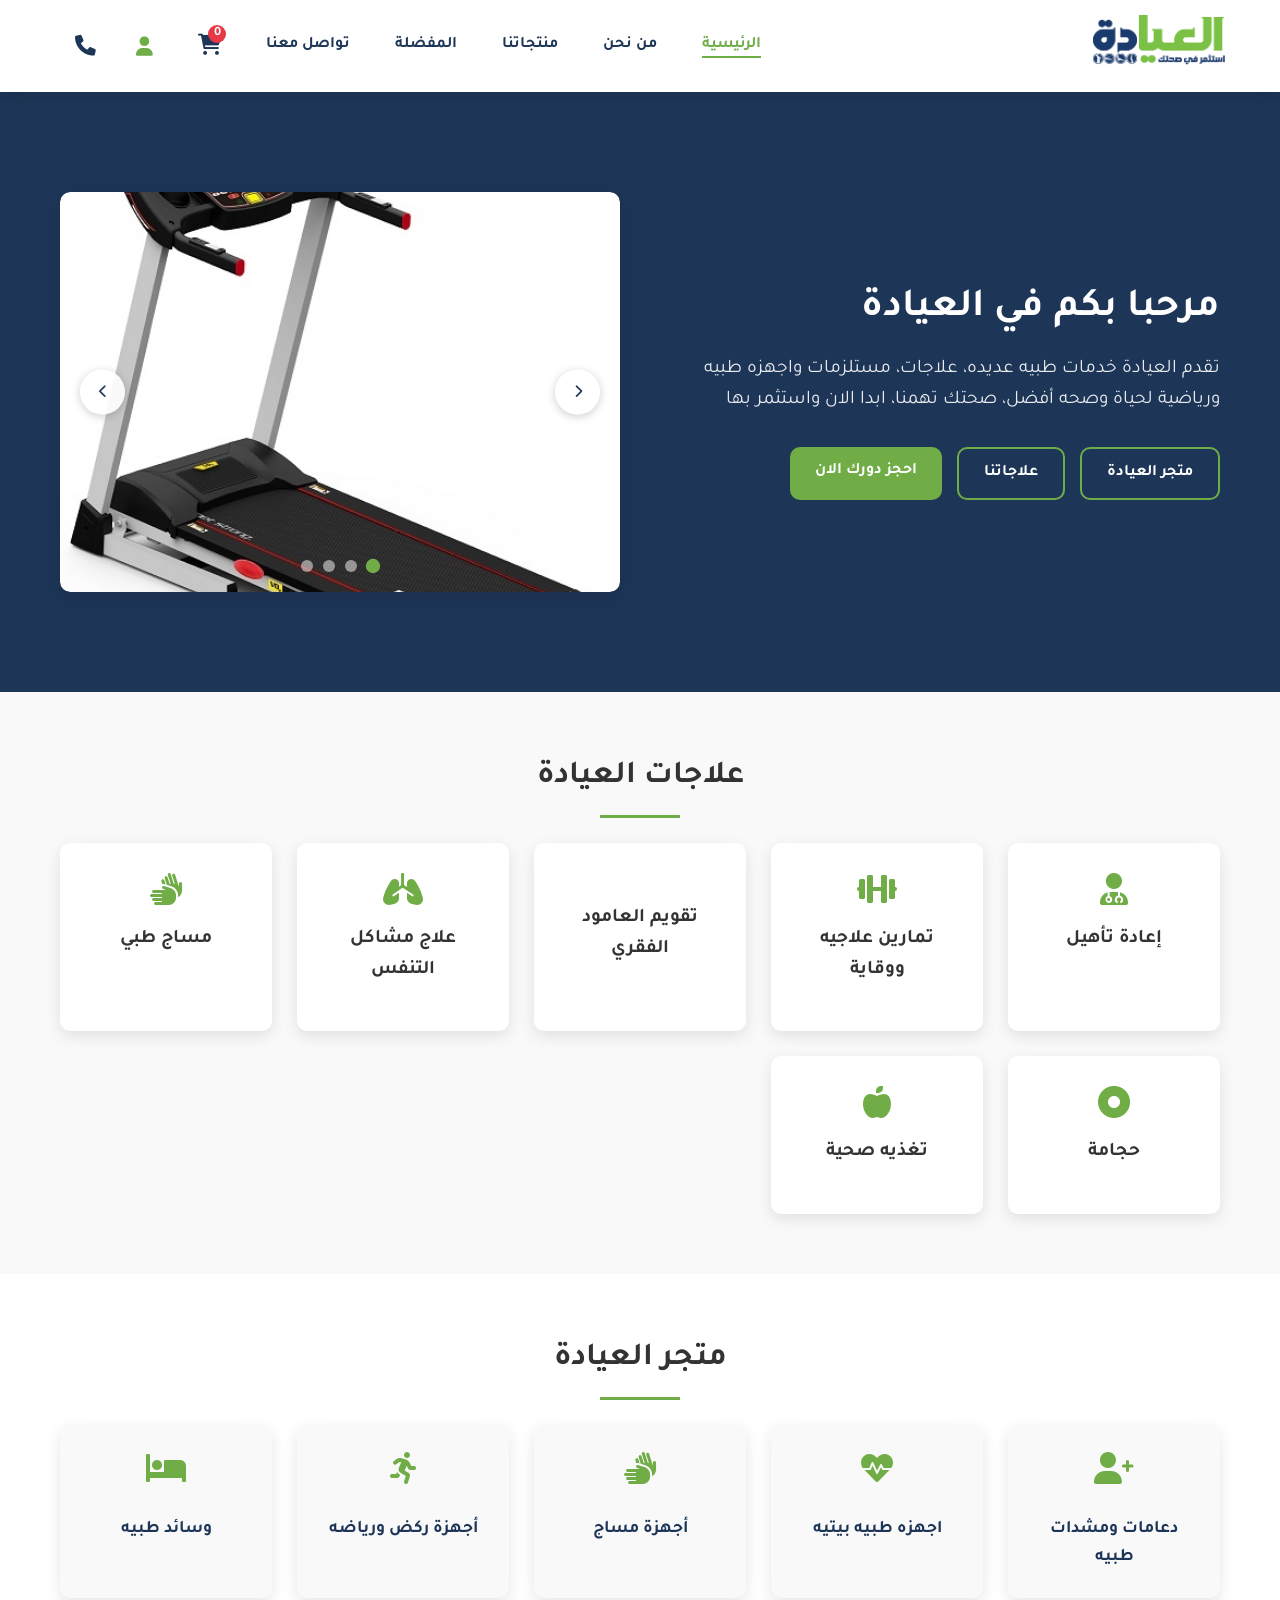
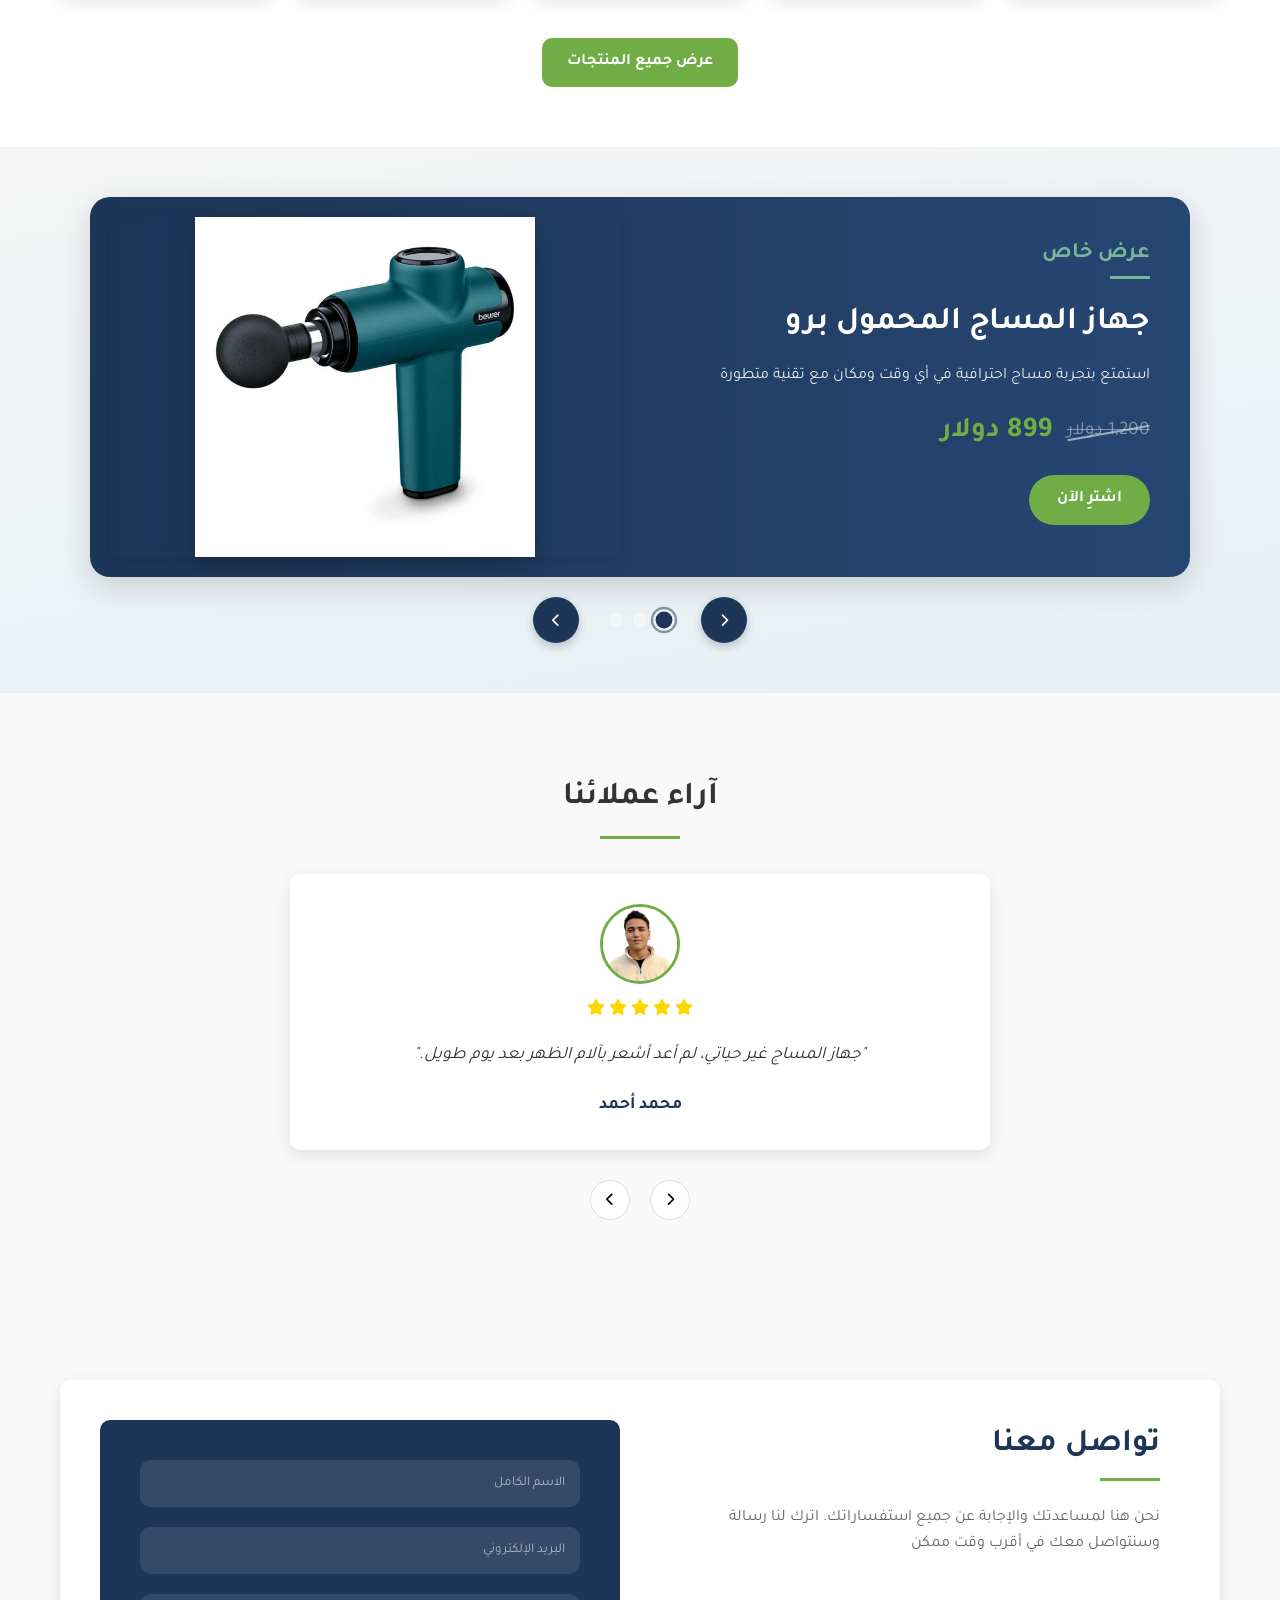
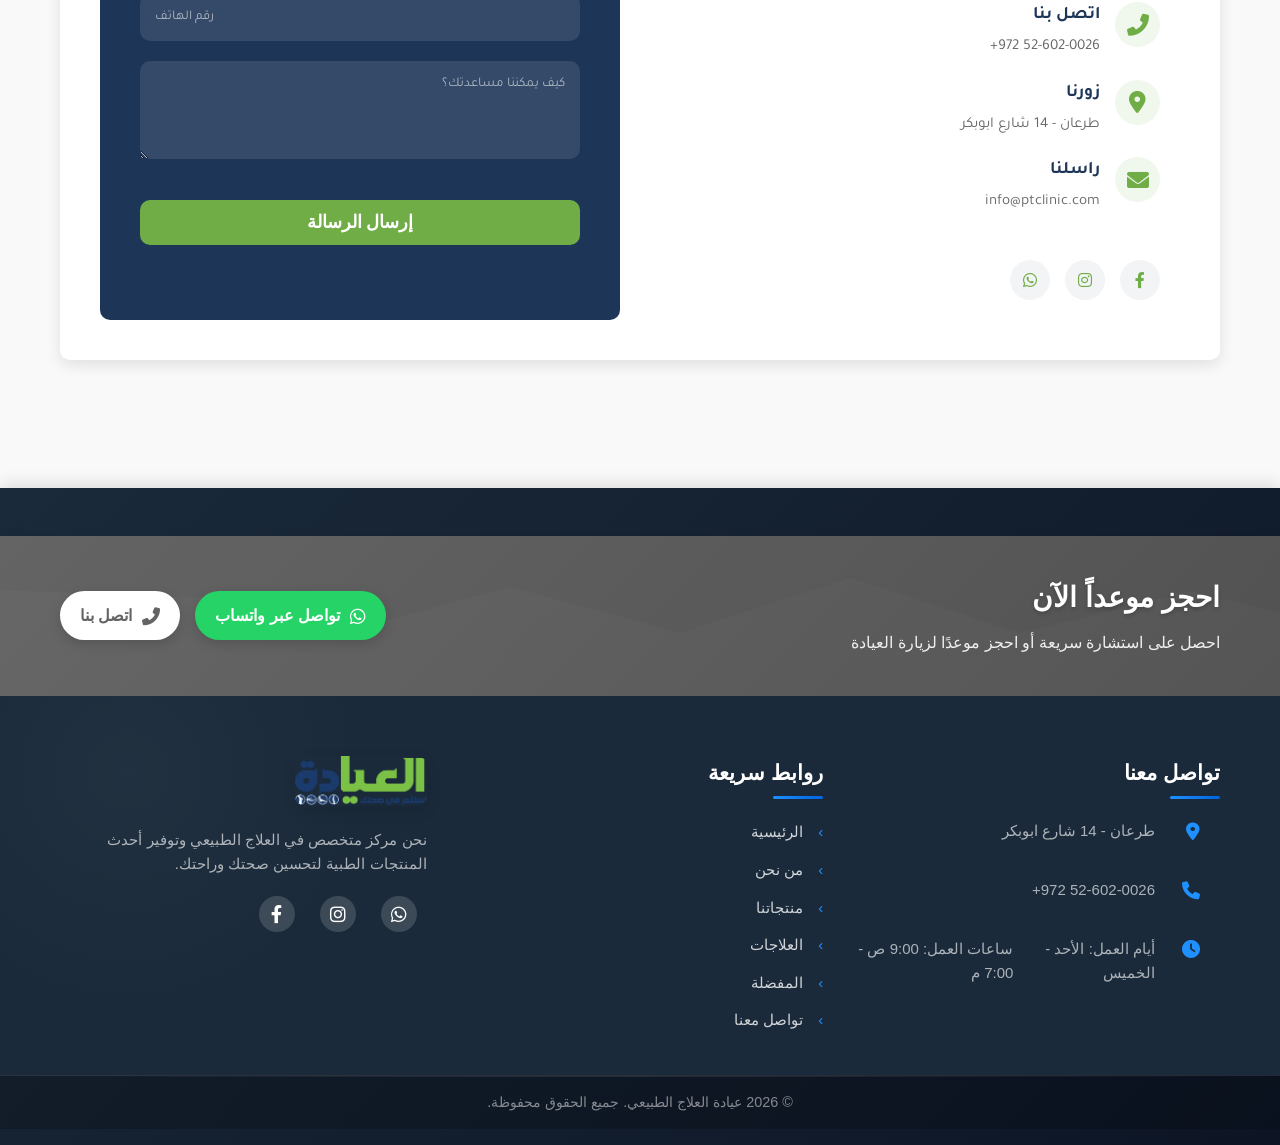
==== commit 29e6c035: "push modifications" ====
--- a/index.html
+++ b/index.html
@@ -94,19 +94,25 @@
                     <h1>مرحبا بكم في العيادة</h1>
                     <p>تقدم العيادة خدمات طبيه عديده، علاجات، مستلزمات واجهزه طبيه ورياضية لحياة وصحه أفضل، صحتك تهمنا، ابدا الان واستثمر بها</p>
                     <div class="hero-cta">
-                        <a href="products.html" class="btn primary-btn pulse-animation">تسوق الآن</a>
-                        <a href="#categories" class="btn secondary-btn">استعرض الفئات</a>
+                        <a href="products.html" class="btn outline-btn">متجر العيادة</a>
+                        <a href="#treatments" class="btn outline-btn">علاجاتنا</a>
+                        <a href="https://api.whatsapp.com/send/?phone=972526020026&text&type=phone_number&app_absent=0&wame_ctl=1" target="_blank" class="btn primary-btn pulse-animation">احجز دورك الان</a>
                     </div>
                 </div>
                 <div class="hero-image">
                     <div class="hero-slider">
                         <div class="hero-slide active">
-                            <img src="assets/images/2149047562.jpg" alt="أجهزة رياضية">
+                            <img src="assets/images/treadmill/zoom1/ZOOM1_a(2).jpg" alt="أجهزة رياضية">
                         </div>
                         <div class="hero-slide">
-                            <img src="assets/images/2149866138.jpg" alt="معدات طبية">
-                        </div>
-                        
+                            <img src="assets/images/treadmill/royal225/WhatsApp Image 2025-04-23 at 16.47.25_9b826d35.jpg" alt="معدات طبية">
+                        </div>
+                        <div class="hero-slide">
+                            <img src="assets/images/treadmill/zoom46/WhatsApp Image 2025-04-23 at 17.10.08_f7cfa67f.jpg" alt="أجهزة العلاج">
+                        </div>
+                        <div class="hero-slide">
+                            <img src="assets/images/treadmill/zoom49/ZOOM49_a(2).jpg" alt="خدمات العيادة">
+                        </div>
                         <div class="hero-slider-nav">
                             <button class="hero-prev"><i class="fas fa-chevron-right"></i></button>
                             <button class="hero-next"><i class="fas fa-chevron-left"></i></button>
@@ -123,7 +129,7 @@
         </section>
 
         <!-- Features Section -->
-        <section class="features-section">
+        <section class="features-section" id="treatments">
             <div class="container">
                 <h2>علاجات العيادة</h2>
                 <div class="features-grid">
@@ -218,7 +224,7 @@
                             <a href="#" class="btn primary-btn">اشترِ الآن</a>
                         </div>
                         <div class="featured-image">
-                            <img src="assets/images/5.jpg" alt="جهاز المساج المحمول برو">
+                            <img src="assets/images/5.jpg" alt="��هاز المساج المحمول برو">
                         </div>
                     </div>
                     
--- a/css/index.css
+++ b/css/index.css
@@ -93,6 +93,36 @@
 .secondary-btn:hover {
   background-color: var(--secondary-color);
   color: var(--text-light);
+}
+
+.outline-btn {
+  background-color: transparent;
+  border: 2px solid var(--secondary-color);
+  color: var(--text-light);
+  position: relative;
+  overflow: hidden;
+  z-index: 1;
+  transition: color 0.3s ease;
+}
+
+.outline-btn::before {
+  content: "";
+  position: absolute;
+  top: 0;
+  left: -100%;
+  width: 100%;
+  height: 100%;
+  background-color: var(--secondary-color);
+  transition: all 0.3s ease;
+  z-index: -1;
+}
+
+.outline-btn:hover {
+  color: var(--text-light);
+}
+
+.outline-btn:hover::before {
+  left: 0;
 }
 
 .pulse-animation {
@@ -431,7 +461,8 @@
 
 .hero-cta {
   display: flex;
-  gap: 20px;
+  gap: 15px;
+  flex-wrap: wrap;
 }
 
 /* Hero Image Container - FIXED */
@@ -1242,6 +1273,45 @@
 
   .hero-cta {
     flex-direction: column;
+    gap: 12px;
+  }
+
+  .hero-cta .btn {
+    width: 100%;
+  }
+
+  .feature-card {
+    padding: 20px;
+  }
+
+  .features-grid {
+    grid-template-columns: 1fr;
+  }
+
+  .categories-container {
+    grid-template-columns: 1fr;
+  }
+
+  .featured-content h3 {
+    font-size: 1.8rem;
+  }
+
+  .featured-price .new-price {
+    font-size: 1.5rem;
+  }
+
+  .testimonials {
+    padding: 60px 0;
+  }
+}
+
+@media (max-width: 576px) {
+  .hero-section {
+    padding: 80px 0 40px;
+  }
+
+  .hero-cta {
+    flex-direction: column;
     gap: 15px;
   }
 
@@ -2329,3 +2399,21 @@
   color: #f0f0f0;
   margin-bottom: 1rem;
 }
+
+/* Adjust hero CTA spacing for three buttons */
+.hero-cta {
+  display: flex;
+  gap: 15px;
+  flex-wrap: wrap;
+}
+
+@media (max-width: 576px) {
+  .hero-cta {
+    flex-direction: column;
+    gap: 12px;
+  }
+
+  .hero-cta .btn {
+    width: 100%;
+  }
+}
